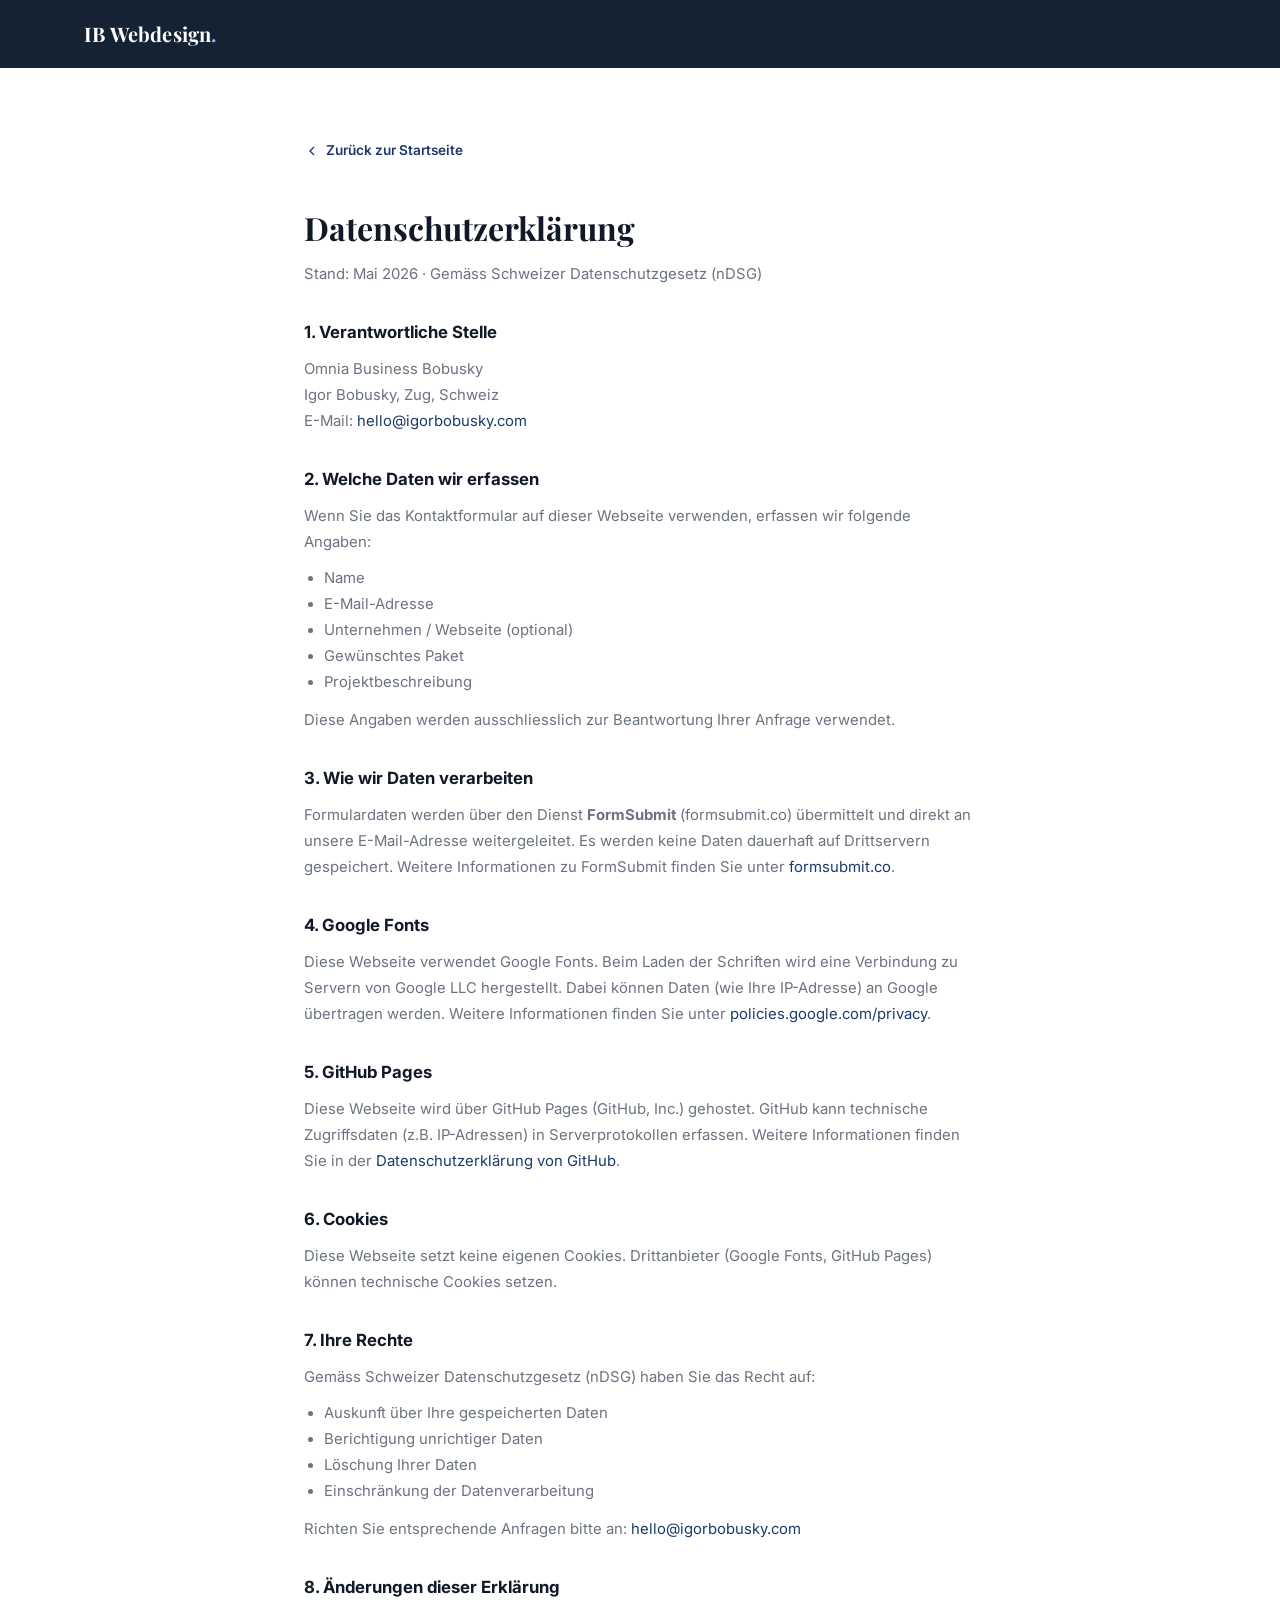
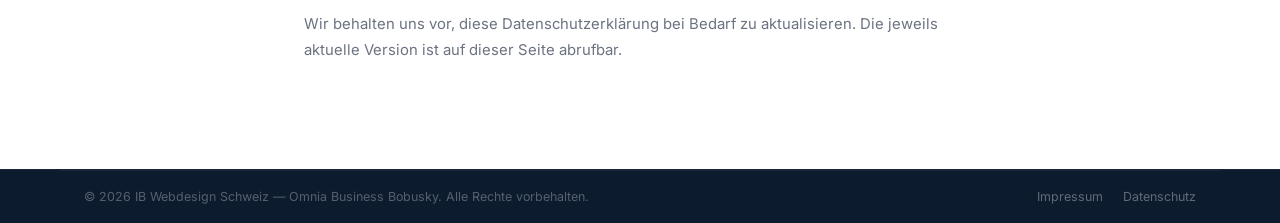
==== datenschutz.html @ 0ca1eac2 "Rebuild: IB Webdesign Schweiz — German, new positioning, pricing, countdown - New brand: IB Webdesig" ====
<!DOCTYPE html>
<html lang="de">
<head>
  <meta charset="UTF-8" />
  <meta name="viewport" content="width=device-width, initial-scale=1.0" />
  <title>Datenschutzerklärung — IB Webdesign Schweiz</title>
  <link rel="preconnect" href="https://fonts.googleapis.com" />
  <link rel="preconnect" href="https://fonts.gstatic.com" crossorigin />
  <link href="https://fonts.googleapis.com/css2?family=Inter:wght@400;500;600;700&family=Playfair+Display:wght@700&display=swap" rel="stylesheet" />
  <link rel="stylesheet" href="style.css" />
  <style>
    .legal { padding: 140px 0 96px; min-height: 100vh; }
    .legal__back { display: inline-flex; align-items: center; gap: 6px; font-size: .85rem; font-weight: 600; color: var(--primary); margin-bottom: 40px; transition: opacity var(--transition); }
    .legal__back:hover { opacity: .7; }
    .legal h1 { font-family: 'Playfair Display', serif; font-size: 2rem; font-weight: 700; margin-bottom: 8px; }
    .legal__updated { font-size: .82rem; color: var(--muted); margin-bottom: 40px; }
    .legal h2 { font-size: 1.05rem; font-weight: 700; margin: 32px 0 10px; }
    .legal p { font-size: .93rem; color: var(--muted); line-height: 1.75; margin-bottom: 10px; }
    .legal ul { font-size: .93rem; color: var(--muted); line-height: 1.75; margin: 0 0 12px 20px; }
    .legal a { color: var(--primary); }
    .legal a:hover { text-decoration: underline; }
  </style>
</head>
<body>
  <nav class="nav scrolled" id="nav">
    <div class="nav__inner">
      <a href="index.html" class="nav__logo">IB Webdesign<span class="dot">.</span></a>
    </div>
  </nav>

  <main class="legal">
    <div class="container" style="max-width: 720px;">
      <a href="index.html" class="legal__back">
        <svg width="16" height="16" viewBox="0 0 24 24" fill="none" stroke="currentColor" stroke-width="2"><polyline points="15 18 9 12 15 6"></polyline></svg>
        Zurück zur Startseite
      </a>

      <h1>Datenschutzerklärung</h1>
      <p class="legal__updated">Stand: Mai 2026 · Gemäss Schweizer Datenschutzgesetz (nDSG)</p>

      <h2>1. Verantwortliche Stelle</h2>
      <p>
        Omnia Business Bobusky<br />
        Igor Bobusky, Zug, Schweiz<br />
        E-Mail: <a href="mailto:hello@igorbobusky.com">hello@igorbobusky.com</a>
      </p>

      <h2>2. Welche Daten wir erfassen</h2>
      <p>Wenn Sie das Kontaktformular auf dieser Webseite verwenden, erfassen wir folgende Angaben:</p>
      <ul>
        <li>Name</li>
        <li>E-Mail-Adresse</li>
        <li>Unternehmen / Webseite (optional)</li>
        <li>Gewünschtes Paket</li>
        <li>Projektbeschreibung</li>
      </ul>
      <p>Diese Angaben werden ausschliesslich zur Beantwortung Ihrer Anfrage verwendet.</p>

      <h2>3. Wie wir Daten verarbeiten</h2>
      <p>
        Formulardaten werden über den Dienst <strong>FormSubmit</strong> (formsubmit.co) übermittelt und direkt an unsere E-Mail-Adresse weitergeleitet. Es werden keine Daten dauerhaft auf Drittservern gespeichert. Weitere Informationen zu FormSubmit finden Sie unter <a href="https://formsubmit.co" target="_blank" rel="noopener">formsubmit.co</a>.
      </p>

      <h2>4. Google Fonts</h2>
      <p>
        Diese Webseite verwendet Google Fonts. Beim Laden der Schriften wird eine Verbindung zu Servern von Google LLC hergestellt. Dabei können Daten (wie Ihre IP-Adresse) an Google übertragen werden. Weitere Informationen finden Sie unter <a href="https://policies.google.com/privacy" target="_blank" rel="noopener">policies.google.com/privacy</a>.
      </p>

      <h2>5. GitHub Pages</h2>
      <p>
        Diese Webseite wird über GitHub Pages (GitHub, Inc.) gehostet. GitHub kann technische Zugriffsdaten (z.B. IP-Adressen) in Serverprotokollen erfassen. Weitere Informationen finden Sie in der <a href="https://docs.github.com/en/site-policy/privacy-policies/github-privacy-statement" target="_blank" rel="noopener">Datenschutzerklärung von GitHub</a>.
      </p>

      <h2>6. Cookies</h2>
      <p>
        Diese Webseite setzt keine eigenen Cookies. Drittanbieter (Google Fonts, GitHub Pages) können technische Cookies setzen.
      </p>

      <h2>7. Ihre Rechte</h2>
      <p>Gemäss Schweizer Datenschutzgesetz (nDSG) haben Sie das Recht auf:</p>
      <ul>
        <li>Auskunft über Ihre gespeicherten Daten</li>
        <li>Berichtigung unrichtiger Daten</li>
        <li>Löschung Ihrer Daten</li>
        <li>Einschränkung der Datenverarbeitung</li>
      </ul>
      <p>Richten Sie entsprechende Anfragen bitte an: <a href="mailto:hello@igorbobusky.com">hello@igorbobusky.com</a></p>

      <h2>8. Änderungen dieser Erklärung</h2>
      <p>
        Wir behalten uns vor, diese Datenschutzerklärung bei Bedarf zu aktualisieren. Die jeweils aktuelle Version ist auf dieser Seite abrufbar.
      </p>
    </div>
  </main>

  <footer class="footer">
    <div class="footer__bottom" style="max-width: 1160px; margin: 0 auto;">
      <p>© 2026 IB Webdesign Schweiz — Omnia Business Bobusky. Alle Rechte vorbehalten.</p>
      <div class="footer__bottom-links">
        <a href="impressum.html">Impressum</a>
        <a href="datenschutz.html">Datenschutz</a>
      </div>
    </div>
  </footer>
</body>
</html>
---- style.css ----
/* ─── RESET & BASE ─────────────────────────────────────── */
*, *::before, *::after { box-sizing: border-box; margin: 0; padding: 0; }

:root {
  --primary:     #1B3A6B;
  --primary-h:   #142D55;
  --primary-lt:  #EBF0FA;
  --accent:      #2563EB;
  --bg:          #FFFFFF;
  --light:       #F5F7FA;
  --text:        #111827;
  --muted:       #6B7280;
  --border:      #E5E7EB;
  --dark:        #0D1B2E;
  --dark-mid:    #162338;
  --white:       #FFFFFF;
  --green:       #22C55E;
  --card-shadow: 0 2px 16px rgba(0,0,0,.07);
  --card-hover:  0 8px 32px rgba(0,0,0,.12);
  --radius:      12px;
  --radius-sm:   8px;
  --transition:  0.25s cubic-bezier(.4,0,.2,1);
}

html { scroll-behavior: smooth; font-size: 16px; }

body {
  font-family: 'Inter', -apple-system, BlinkMacSystemFont, sans-serif;
  background: var(--bg);
  color: var(--text);
  line-height: 1.6;
  overflow-x: hidden;
}

a { text-decoration: none; color: inherit; }
img { display: block; max-width: 100%; }
button { border: none; cursor: pointer; font-family: inherit; }
input, textarea, select { font-family: inherit; }

.container { width: 100%; max-width: 1160px; margin: 0 auto; padding: 0 24px; }
.section { padding: 96px 0; }
.section--light { background: var(--light); }
.section--dark { background: var(--dark); }

.reveal {
  opacity: 0;
  transform: translateY(24px);
  transition: opacity .6s ease, transform .6s ease;
}
.reveal.visible { opacity: 1; transform: none; }

/* ─── TYPOGRAPHY HELPERS ─── */
.section-header { text-align: center; max-width: 640px; margin: 0 auto 64px; }
.section-eyebrow {
  display: inline-block;
  font-size: .72rem;
  font-weight: 700;
  letter-spacing: .15em;
  text-transform: uppercase;
  color: var(--accent);
  margin-bottom: 12px;
}
.section-eyebrow--light { color: #93B4E8; }
.section-title {
  font-family: 'Playfair Display', serif;
  font-size: clamp(1.9rem, 4vw, 2.6rem);
  font-weight: 700;
  line-height: 1.22;
  color: var(--text);
  margin-bottom: 14px;
}
.section-title--light { color: var(--white); }
.section-title em { font-style: italic; color: var(--accent); }
.section-title--light em { color: #93B4E8; }
.section-sub { color: var(--muted); font-size: 1rem; line-height: 1.7; }

/* ─── BUTTONS ─── */
.btn {
  display: inline-flex;
  align-items: center;
  gap: 8px;
  padding: 13px 26px;
  border-radius: 50px;
  font-size: .92rem;
  font-weight: 600;
  transition: all var(--transition);
  white-space: nowrap;
  cursor: pointer;
  border: 2px solid transparent;
}
.btn--primary { background: var(--primary); color: var(--white); }
.btn--primary:hover { background: var(--primary-h); transform: translateY(-2px); box-shadow: 0 6px 20px rgba(27,58,107,.3); }
.btn--outline { background: transparent; color: var(--primary); border-color: var(--primary); }
.btn--outline:hover { background: var(--primary); color: var(--white); transform: translateY(-2px); }
.btn--lg { padding: 16px 32px; font-size: 1rem; }
.btn--full { width: 100%; justify-content: center; }

/* ─── TOPBAR ─── */
.topbar {
  background: var(--primary);
  color: var(--white);
  display: flex;
  align-items: center;
  justify-content: center;
  gap: 16px;
  padding: 9px 24px;
  font-size: .8rem;
  font-weight: 500;
  flex-wrap: wrap;
  position: relative;
  z-index: 101;
}
.topbar__text { display: flex; align-items: center; gap: 7px; opacity: .92; }
.topbar__cta {
  background: var(--white);
  color: var(--primary);
  padding: 4px 14px;
  border-radius: 50px;
  font-size: .77rem;
  font-weight: 700;
  white-space: nowrap;
  transition: opacity var(--transition);
}
.topbar__cta:hover { opacity: .85; }

/* ─── NAV ─── */
.nav {
  position: fixed;
  top: 0; left: 0; right: 0;
  z-index: 100;
  transition: background var(--transition), box-shadow var(--transition);
  padding: 4px 0;
}
.nav.scrolled {
  background: rgba(13,27,46,.97);
  backdrop-filter: blur(12px);
  box-shadow: 0 1px 0 rgba(255,255,255,.06);
}
.nav__inner {
  display: flex;
  align-items: center;
  justify-content: space-between;
  max-width: 1160px;
  margin: 0 auto;
  padding: 14px 24px;
}
.nav__logo {
  font-family: 'Playfair Display', serif;
  font-size: 1.25rem;
  font-weight: 700;
  color: var(--white);
  letter-spacing: .01em;
  white-space: nowrap;
}
.dot { color: #93B4E8; }
.nav__links { display: flex; align-items: center; gap: 28px; list-style: none; }
.nav__links a { font-size: .88rem; font-weight: 500; color: rgba(255,255,255,.7); transition: color var(--transition); }
.nav__links a:hover { color: var(--white); }
.nav__cta {
  background: var(--white) !important;
  color: var(--primary) !important;
  padding: 9px 18px !important;
  border-radius: 50px;
  font-weight: 700 !important;
  font-size: .84rem !important;
  transition: all var(--transition) !important;
}
.nav__cta:hover { background: #EBF0FA !important; transform: translateY(-1px); }
.nav__burger { display: none; flex-direction: column; gap: 5px; background: none; padding: 4px; }
.nav__burger span { display: block; width: 22px; height: 2px; background: var(--white); border-radius: 2px; transition: all var(--transition); }
.nav__mobile { display: none; flex-direction: column; background: var(--dark-mid); padding: 16px 24px 24px; border-top: 1px solid rgba(255,255,255,.06); }
.nav__mobile.open { display: flex; }
.nav__mobile-link { padding: 12px 0; color: rgba(255,255,255,.7); font-size: .95rem; font-weight: 500; border-bottom: 1px solid rgba(255,255,255,.05); transition: color var(--transition); }
.nav__mobile-link:hover { color: var(--white); }
.nav__mobile-cta { margin-top: 14px; text-align: center; background: var(--white); color: var(--primary) !important; border-radius: 50px; padding: 13px; font-weight: 700; border: none; }

/* ─── HERO ─── */
.hero {
  background: var(--dark);
  padding: 140px 0 80px;
  position: relative;
  overflow: hidden;
}
.hero::before {
  content: '';
  position: absolute;
  inset: 0;
  background-image: linear-gradient(rgba(37,99,235,.04) 1px, transparent 1px),
                    linear-gradient(90deg, rgba(37,99,235,.04) 1px, transparent 1px);
  background-size: 56px 56px;
  pointer-events: none;
}
.hero::after {
  content: '';
  position: absolute;
  width: 600px;
  height: 600px;
  background: radial-gradient(circle, rgba(37,99,235,.18) 0%, transparent 70%);
  top: -80px;
  right: -80px;
  border-radius: 50%;
  pointer-events: none;
}
.hero__inner {
  display: grid;
  grid-template-columns: 1fr 420px;
  gap: 64px;
  align-items: center;
  position: relative;
  z-index: 2;
}
.hero__eyebrow {
  display: inline-block;
  font-size: .72rem;
  font-weight: 700;
  letter-spacing: .15em;
  text-transform: uppercase;
  color: #93B4E8;
  margin-bottom: 18px;
}
.hero__title {
  font-family: 'Playfair Display', serif;
  font-size: clamp(2.2rem, 5vw, 3.6rem);
  font-weight: 700;
  color: var(--white);
  line-height: 1.18;
  margin-bottom: 20px;
}
.hero__title em {
  font-style: italic;
  background: linear-gradient(135deg, #60A5FA 0%, #93C5FD 100%);
  -webkit-background-clip: text;
  -webkit-text-fill-color: transparent;
  background-clip: text;
}
.hero__sub {
  font-size: 1.05rem;
  color: rgba(255,255,255,.65);
  margin-bottom: 16px;
  line-height: 1.7;
}
.hero__support {
  font-size: .92rem;
  color: rgba(255,255,255,.45);
  margin-bottom: 24px;
  line-height: 1.75;
}
.hero__offer-line {
  display: flex;
  align-items: center;
  gap: 8px;
  font-size: .84rem;
  font-weight: 600;
  color: #93B4E8;
  margin-bottom: 32px;
  padding: 10px 14px;
  background: rgba(37,99,235,.12);
  border: 1px solid rgba(37,99,235,.25);
  border-radius: var(--radius-sm);
}
.hero__offer-line svg { color: #60A5FA; flex-shrink: 0; }
.hero__actions { display: flex; gap: 14px; flex-wrap: wrap; margin-bottom: 36px; }
.hero__trust { display: flex; gap: 20px; flex-wrap: wrap; }
.trust-item { display: flex; align-items: center; gap: 6px; font-size: .82rem; color: rgba(255,255,255,.45); }
.trust-item svg { color: #60A5FA; flex-shrink: 0; }

/* Hero visual */
.hero__visual { position: relative; }
.hero__browser {
  background: var(--white);
  border-radius: var(--radius);
  overflow: hidden;
  box-shadow: 0 24px 64px rgba(0,0,0,.4);
  position: relative;
  z-index: 2;
}
.browser__bar {
  display: flex;
  align-items: center;
  gap: 8px;
  padding: 10px 14px;
  background: #F0F0F0;
}
.browser__dots { display: flex; gap: 5px; }
.browser__dots span { width: 9px; height: 9px; border-radius: 50%; }
.browser__dots span:nth-child(1) { background: #FF5F57; }
.browser__dots span:nth-child(2) { background: #FFBD2E; }
.browser__dots span:nth-child(3) { background: #28CA41; }
.browser__url { flex: 1; background: #E0E0E0; border-radius: 4px; height: 18px; margin: 0 8px; font-size: .65rem; color: #666; display: flex; align-items: center; padding: 0 8px; }
.browser__body { background: var(--bg); }
.bb__nav { height: 36px; background: var(--primary); }
.bb__hero { height: 100px; background: linear-gradient(135deg, #1B3A6B, #2563EB); margin-bottom: 12px; }
.bb__content { padding: 12px 16px 20px; }
.bb__line { height: 8px; background: #E5E7EB; border-radius: 4px; margin-bottom: 8px; }
.bb__line--short { width: 55%; }
.bb__btn { height: 28px; width: 100px; background: var(--primary); border-radius: 50px; margin-top: 12px; }
.hero__card {
  position: absolute;
  background: var(--white);
  border-radius: var(--radius-sm);
  padding: 10px 16px;
  font-size: .78rem;
  font-weight: 600;
  color: var(--text);
  box-shadow: var(--card-shadow);
  display: flex;
  align-items: center;
  gap: 8px;
  z-index: 3;
  white-space: nowrap;
}
.hero__card--1 { top: -16px; left: -20px; }
.hero__card--2 { bottom: -16px; right: -20px; color: var(--primary); }
.hero__card--2 svg { color: var(--accent); }
.hc__dot { width: 8px; height: 8px; border-radius: 50%; }
.hc__dot--green { background: var(--green); }

/* ─── LIMITED OFFER / COUNTDOWN ─── */
.offer { background: var(--primary); }
.offer__inner {
  text-align: center;
  padding: 64px 0;
}
.offer__badge {
  display: inline-flex;
  align-items: center;
  gap: 6px;
  font-size: .72rem;
  font-weight: 700;
  letter-spacing: .15em;
  text-transform: uppercase;
  color: #93B4E8;
  border: 1px solid rgba(147,180,232,.35);
  border-radius: 50px;
  padding: 6px 14px;
  margin-bottom: 20px;
}
.offer__title {
  font-family: 'Playfair Display', serif;
  font-size: clamp(1.7rem, 3.5vw, 2.4rem);
  font-weight: 700;
  color: var(--white);
  margin-bottom: 12px;
  line-height: 1.25;
}
.offer__sub { color: rgba(255,255,255,.55); font-size: .95rem; margin-bottom: 32px; }
.offer__prices {
  display: flex;
  align-items: center;
  justify-content: center;
  gap: 24px;
  flex-wrap: wrap;
  margin-bottom: 40px;
}
.offer__price-item { text-align: center; }
.offer__price-label { display: block; font-size: .78rem; font-weight: 600; color: rgba(255,255,255,.55); text-transform: uppercase; letter-spacing: .08em; margin-bottom: 4px; }
.offer__price-val { font-family: 'Playfair Display', serif; font-size: 2rem; font-weight: 700; color: var(--white); }
.offer__price-divider { font-size: 1.5rem; color: rgba(255,255,255,.2); }

/* Countdown */
.countdown {
  display: flex;
  align-items: center;
  justify-content: center;
  gap: 12px;
  margin-bottom: 32px;
  flex-wrap: wrap;
}
.countdown__unit {
  background: rgba(255,255,255,.08);
  border: 1px solid rgba(255,255,255,.12);
  border-radius: var(--radius-sm);
  padding: 16px 20px;
  text-align: center;
  min-width: 80px;
}
.countdown__num {
  display: block;
  font-family: 'Playfair Display', serif;
  font-size: 2.2rem;
  font-weight: 700;
  color: var(--white);
  line-height: 1;
  margin-bottom: 4px;
}
.countdown__label { font-size: .68rem; font-weight: 600; letter-spacing: .1em; text-transform: uppercase; color: rgba(255,255,255,.45); }
.countdown__sep { font-size: 2rem; font-weight: 700; color: rgba(255,255,255,.3); line-height: 1; align-self: center; padding-bottom: 18px; }

.offer__urgency { color: rgba(255,255,255,.6); font-size: .9rem; margin-bottom: 28px; max-width: 480px; margin-left: auto; margin-right: auto; line-height: 1.65; }
.offer .btn--primary { background: var(--white); color: var(--primary); }
.offer .btn--primary:hover { background: #EBF0FA; }

/* ─── PROBLEM ─── */
.problem__inner { display: grid; grid-template-columns: 1fr 1fr; gap: 64px; align-items: flex-start; }
.problem__lead { font-size: 1.1rem; font-weight: 500; line-height: 1.7; margin-bottom: 16px; }
.problem__body { color: var(--muted); line-height: 1.75; }
.problem__list { display: flex; flex-direction: column; gap: 20px; }
.problem__item { display: flex; gap: 16px; align-items: flex-start; }
.problem__icon {
  width: 44px; height: 44px;
  flex-shrink: 0;
  background: var(--primary-lt);
  border-radius: var(--radius-sm);
  display: flex;
  align-items: center;
  justify-content: center;
  color: var(--primary);
}
.problem__item strong { display: block; font-size: .95rem; font-weight: 700; margin-bottom: 4px; }
.problem__item p { font-size: .88rem; color: var(--muted); line-height: 1.6; margin: 0; }

/* ─── FOR WHOM ─── */
.forwhom__grid {
  display: grid;
  grid-template-columns: repeat(5, 1fr);
  gap: 14px;
}
.fw-card {
  background: var(--bg);
  border: 1px solid var(--border);
  border-radius: var(--radius);
  padding: 20px 14px;
  text-align: center;
  transition: all var(--transition);
}
.fw-card:hover { border-color: var(--primary); background: var(--primary-lt); transform: translateY(-3px); box-shadow: var(--card-shadow); }
.fw-card__icon { display: flex; justify-content: center; margin-bottom: 10px; color: var(--primary); }
.fw-card span { font-size: .82rem; font-weight: 600; color: var(--text); }

/* ─── PACKAGES ─── */
.pakete__grid { display: grid; grid-template-columns: repeat(3, 1fr); gap: 24px; margin-bottom: 40px; }
.paket-card {
  background: var(--bg);
  border: 1.5px solid var(--border);
  border-radius: var(--radius);
  overflow: hidden;
  transition: all var(--transition);
  position: relative;
}
.paket-card:hover { box-shadow: var(--card-hover); transform: translateY(-4px); border-color: var(--primary); }
.paket-card--featured {
  border-color: var(--primary);
  box-shadow: 0 0 0 2px rgba(27,58,107,.1), var(--card-shadow);
}
.paket-card__badge {
  position: absolute;
  top: 20px;
  right: 20px;
  background: var(--primary);
  color: var(--white);
  font-size: .68rem;
  font-weight: 700;
  letter-spacing: .08em;
  text-transform: uppercase;
  padding: 4px 10px;
  border-radius: 50px;
}
.paket-card__header {
  background: var(--light);
  padding: 28px 28px 20px;
  border-bottom: 1px solid var(--border);
}
.paket-card--featured .paket-card__header { background: var(--primary-lt); border-bottom-color: rgba(27,58,107,.15); }
.paket-card__name { font-size: .8rem; font-weight: 700; letter-spacing: .1em; text-transform: uppercase; color: var(--accent); margin-bottom: 10px; }
.paket-card__price { display: flex; align-items: baseline; gap: 4px; margin-bottom: 8px; }
.paket-card__chf { font-size: .9rem; font-weight: 600; color: var(--muted); }
.paket-card__num { font-family: 'Playfair Display', serif; font-size: 2.6rem; font-weight: 700; color: var(--primary); line-height: 1; }
.paket-card__price--req { align-items: center; margin-bottom: 8px; }
.paket-card__num--sm { font-family: 'Inter', sans-serif; font-size: 1.25rem; font-weight: 700; color: var(--primary); }
.paket-card__for { font-size: .83rem; color: var(--muted); line-height: 1.5; }
.paket-card__body { padding: 24px 28px 28px; }
.paket-card__desc { font-size: .88rem; color: var(--muted); line-height: 1.65; margin-bottom: 20px; }
.paket-card__list { list-style: none; display: flex; flex-direction: column; gap: 9px; margin-bottom: 24px; }
.paket-card__list li { display: flex; align-items: flex-start; gap: 9px; font-size: .86rem; color: var(--text); }
.paket-card__list li svg { color: var(--green); flex-shrink: 0; margin-top: 2px; }

/* Packages offer callout */
.pakete__offer {
  background: var(--primary-lt);
  border: 1.5px solid rgba(27,58,107,.2);
  border-radius: var(--radius);
  padding: 24px 32px;
  display: flex;
  align-items: center;
  gap: 24px;
  flex-wrap: wrap;
}
.pakete__offer-text {
  flex: 1;
  font-size: .9rem;
  color: var(--text);
  line-height: 1.65;
  display: flex;
  gap: 10px;
  align-items: flex-start;
}
.pakete__offer-text svg { color: var(--accent); flex-shrink: 0; margin-top: 3px; }

/* ─── PORTFOLIO ─── */
.work__grid { display: grid; grid-template-columns: repeat(2, 1fr); gap: 28px; }
.work-card {
  background: var(--bg);
  border-radius: var(--radius);
  overflow: hidden;
  box-shadow: var(--card-shadow);
  transition: all var(--transition);
  border: 1px solid var(--border);
}
.work-card:hover { box-shadow: var(--card-hover); transform: translateY(-5px); }
.work-card__preview { position: relative; height: 260px; overflow: hidden; }
.work-card__overlay { position: absolute; inset: 0; background: rgba(11,15,25,.55); display: flex; align-items: center; justify-content: center; opacity: 0; transition: opacity var(--transition); z-index: 3; }
.work-card:hover .work-card__overlay { opacity: 1; }
.work-card__visit {
  display: inline-flex;
  align-items: center;
  gap: 7px;
  background: var(--white);
  color: var(--primary);
  font-weight: 700;
  font-size: .88rem;
  padding: 10px 22px;
  border-radius: 50px;
}
.work-card__mockup { position: absolute; inset: 0; display: flex; flex-direction: column; z-index: 1; }
.mockup-bar { display: flex; align-items: center; gap: 6px; padding: 9px 12px; background: #E8E8E8; flex-shrink: 0; }
.mockup-bar span { width: 9px; height: 9px; border-radius: 50%; background: #ccc; }
.mockup-bar span:nth-child(1) { background: #FF5F57; }
.mockup-bar span:nth-child(2) { background: #FFBD2E; }
.mockup-bar span:nth-child(3) { background: #28CA41; }
.mockup-content { flex: 1; display: flex; flex-direction: column; }
.mockup-hero { flex: 0 0 130px; display: flex; flex-direction: column; align-items: center; justify-content: center; gap: 8px; }
.mockup-logo { font-family: 'Playfair Display', serif; font-size: .85rem; font-weight: 700; color: #fff; letter-spacing: .1em; text-transform: uppercase; }
.mockup-tagline { font-size: .62rem; color: rgba(255,255,255,.55); letter-spacing: .08em; text-transform: uppercase; }
.mockup-body { flex: 1; padding: 14px; background: #fff; }
.mockup-line { height: 7px; background: #E5E7EB; border-radius: 4px; margin-bottom: 7px; }
.mockup-line--short { width: 60%; }
.mockup-cards { display: flex; gap: 7px; margin-top: 12px; }
.mockup-card-sm { flex: 1; height: 40px; background: #F3F4F6; border-radius: 5px; }
.work-card__info { padding: 24px; }
.work-card__tags { display: flex; gap: 7px; flex-wrap: wrap; margin-bottom: 10px; }
.work-card__tags span { font-size: .68rem; font-weight: 700; letter-spacing: .05em; text-transform: uppercase; color: var(--accent); background: var(--primary-lt); padding: 3px 9px; border-radius: 50px; }
.work-card__info h3 { font-size: 1.1rem; font-weight: 700; margin-bottom: 8px; }
.work-card__info p { font-size: .88rem; color: var(--muted); margin-bottom: 14px; line-height: 1.65; }
.work-card__link { display: inline-flex; align-items: center; gap: 5px; font-size: .82rem; font-weight: 600; color: var(--primary); transition: gap var(--transition); }
.work-card__link:hover { gap: 9px; }

/* ─── PROCESS ─── */
.process__steps { display: flex; flex-direction: column; max-width: 680px; margin: 0 auto; }
.process__step { display: grid; grid-template-columns: 72px 1fr; gap: 20px; align-items: flex-start; padding: 24px 0; }
.process__connector { width: 2px; height: 28px; margin-left: 35px; background: repeating-linear-gradient(180deg, var(--primary) 0, var(--primary) 5px, transparent 5px, transparent 10px); opacity: .3; }
.process__number { font-family: 'Playfair Display', serif; font-size: 1.8rem; font-weight: 700; color: var(--primary); opacity: .4; text-align: center; width: 72px; line-height: 1; }
.process__content h3 { font-size: 1rem; font-weight: 700; margin-bottom: 6px; color: var(--text); }
.process__content p { font-size: .88rem; color: var(--muted); line-height: 1.7; }

/* ─── MONTHLY CARE ─── */
.care__inner { display: grid; grid-template-columns: 1fr 1fr; gap: 32px; align-items: flex-start; }
.care__card, .care__extra {
  background: var(--bg);
  border: 1.5px solid var(--border);
  border-radius: var(--radius);
  padding: 32px;
}
.care__card { border-color: var(--primary); }
.care__card-header { display: flex; align-items: flex-start; justify-content: space-between; gap: 16px; margin-bottom: 16px; }
.care__card h3, .care__extra h3 { font-size: 1.05rem; font-weight: 700; }
.care__price { font-size: .88rem; font-weight: 600; color: var(--muted); white-space: nowrap; }
.care__price strong { font-family: 'Playfair Display', serif; font-size: 1.6rem; color: var(--primary); }
.care__price span { font-size: .82rem; }
.care__card > p { font-size: .9rem; color: var(--muted); margin-bottom: 20px; }
.care__list { list-style: none; display: flex; flex-direction: column; gap: 9px; margin-bottom: 20px; }
.care__list li { display: flex; align-items: center; gap: 9px; font-size: .87rem; color: var(--text); }
.care__list li svg { color: var(--green); flex-shrink: 0; }
.care__note { font-size: .8rem; color: var(--muted); background: var(--light); border-radius: var(--radius-sm); padding: 12px; line-height: 1.6; }
.care__rates { display: flex; flex-direction: column; gap: 12px; margin: 20px 0 16px; }
.care__rate { display: flex; justify-content: space-between; align-items: center; padding: 12px 16px; background: var(--light); border-radius: var(--radius-sm); }
.care__rate-label { font-size: .88rem; font-weight: 500; }
.care__rate-val { font-size: 1.05rem; font-weight: 700; color: var(--primary); }
.care__rate-val small { font-size: .75rem; font-weight: 500; color: var(--muted); }
.care__rate-note { font-size: .82rem; color: var(--muted); line-height: 1.6; margin-bottom: 24px; }
.care__extra h3 { margin-bottom: 4px; }

/* ─── WHY ME ─── */
.why__inner { display: grid; grid-template-columns: 1fr 360px; gap: 72px; align-items: center; }
.why__lead { font-size: 1.08rem; font-weight: 500; color: rgba(255,255,255,.85); line-height: 1.75; margin-bottom: 16px; }
.why__body { font-size: .92rem; color: rgba(255,255,255,.5); line-height: 1.75; margin-bottom: 28px; }
.why__points { display: grid; grid-template-columns: 1fr 1fr; gap: 10px; margin-bottom: 28px; }
.why__point { display: flex; align-items: center; gap: 9px; font-size: .87rem; color: rgba(255,255,255,.75); }
.why__point svg { color: #60A5FA; flex-shrink: 0; }
.why__linkedin { display: inline-flex; align-items: center; gap: 8px; font-size: .88rem; font-weight: 600; color: #93B4E8; transition: opacity var(--transition); }
.why__linkedin:hover { opacity: .75; }
.why__photo { position: relative; display: flex; justify-content: center; }
.why__photo-wrap {
  width: 300px;
  height: 360px;
  border-radius: 20px;
  overflow: hidden;
  border: 2px solid rgba(255,255,255,.08);
  background: linear-gradient(135deg, var(--dark-mid), var(--primary));
  display: flex;
  align-items: center;
  justify-content: center;
}
.why__photo-wrap img { width: 100%; height: 100%; object-fit: cover; }
.why__initials {
  font-family: 'Playfair Display', serif;
  font-size: 5rem;
  font-weight: 700;
  color: rgba(255,255,255,.25);
  display: flex;
  align-items: center;
  justify-content: center;
}
.why__photo-badge {
  position: absolute;
  bottom: -14px;
  right: -14px;
  background: var(--white);
  border-radius: var(--radius-sm);
  padding: 10px 16px;
  display: flex;
  align-items: center;
  gap: 8px;
  box-shadow: var(--card-shadow);
  font-size: .83rem;
  font-weight: 700;
  color: var(--text);
  white-space: nowrap;
}
.why__photo-badge svg { color: var(--accent); }

/* ─── CTA SECTION ─── */
.cta-section {
  background: linear-gradient(135deg, var(--dark) 0%, var(--primary) 100%);
  padding: 96px 0;
  text-align: center;
}
.cta-section__inner { max-width: 580px; margin: 0 auto; }
.cta-section__badge {
  display: inline-flex;
  align-items: center;
  gap: 6px;
  font-size: .72rem;
  font-weight: 700;
  letter-spacing: .12em;
  text-transform: uppercase;
  color: #93B4E8;
  border: 1px solid rgba(147,180,232,.35);
  border-radius: 50px;
  padding: 6px 14px;
  margin-bottom: 22px;
}
.cta-section h2 {
  font-family: 'Playfair Display', serif;
  font-size: clamp(1.8rem, 3.5vw, 2.6rem);
  font-weight: 700;
  color: var(--white);
  line-height: 1.25;
  margin-bottom: 14px;
}
.cta-section h2 em { font-style: italic; color: #93B4E8; }
.cta-section p { color: rgba(255,255,255,.55); font-size: .96rem; margin-bottom: 32px; line-height: 1.7; }
.cta-section .btn--primary { background: var(--white); color: var(--primary); }
.cta-section .btn--primary:hover { background: #EBF0FA; }

/* ─── CONTACT ─── */
.contact__inner { display: grid; grid-template-columns: 400px 1fr; gap: 72px; align-items: flex-start; }
.contact__info > p { color: var(--muted); margin-bottom: 32px; font-size: .94rem; line-height: 1.7; }
.contact__details { display: flex; flex-direction: column; gap: 12px; margin-bottom: 28px; }
.contact__detail {
  display: flex;
  align-items: center;
  gap: 14px;
  padding: 13px 16px;
  background: var(--light);
  border: 1.5px solid var(--border);
  border-radius: var(--radius-sm);
  transition: all var(--transition);
}
.contact__detail:hover { border-color: var(--primary); background: var(--primary-lt); }
.contact__detail-icon {
  width: 38px; height: 38px;
  background: var(--bg);
  border-radius: var(--radius-sm);
  display: flex;
  align-items: center;
  justify-content: center;
  box-shadow: var(--card-shadow);
  color: var(--primary);
  flex-shrink: 0;
}
.contact__detail-label { display: block; font-size: .68rem; font-weight: 700; letter-spacing: .08em; text-transform: uppercase; color: var(--muted); margin-bottom: 1px; }
.contact__detail-value { display: block; font-size: .88rem; font-weight: 600; color: var(--text); }
.contact__promise { display: flex; align-items: center; gap: 8px; font-size: .84rem; font-weight: 600; color: var(--muted); }
.contact__promise svg { color: var(--green); }
.contact__form { background: var(--bg); border: 1.5px solid var(--border); border-radius: var(--radius); padding: 36px; box-shadow: var(--card-shadow); }
.form-row { display: grid; grid-template-columns: 1fr 1fr; gap: 14px; }
.form-group { display: flex; flex-direction: column; gap: 5px; margin-bottom: 18px; }
.form-group label { font-size: .8rem; font-weight: 600; color: var(--text); }
.form-group input, .form-group select, .form-group textarea {
  width: 100%;
  padding: 11px 14px;
  border: 1.5px solid var(--border);
  border-radius: var(--radius-sm);
  font-size: .9rem;
  color: var(--text);
  background: var(--bg);
  transition: border-color var(--transition), box-shadow var(--transition);
  outline: none;
  appearance: none;
}
.form-group input::placeholder, .form-group textarea::placeholder { color: #9CA3AF; }
.form-group input:focus, .form-group select:focus, .form-group textarea:focus { border-color: var(--primary); box-shadow: 0 0 0 3px rgba(27,58,107,.1); }
.form-group input.error, .form-group select.error, .form-group textarea.error { border-color: #EF4444; }
.form-group textarea { resize: vertical; min-height: 120px; }
.form-group select {
  background-image: url("data:image/svg+xml,%3Csvg xmlns='http://www.w3.org/2000/svg' width='12' height='8' viewBox='0 0 12 8'%3E%3Cpath d='M1 1l5 5 5-5' stroke='%236B7280' stroke-width='1.5' fill='none' stroke-linecap='round'/%3E%3C/svg%3E");
  background-repeat: no-repeat;
  background-position: right 14px center;
  padding-right: 40px;
}
.form-error { font-size: .75rem; color: #EF4444; font-weight: 500; display: none; }
.form-group.has-error .form-error { display: block; }
.form-group--check { flex-direction: row; align-items: center; margin-bottom: 20px; }
.check-label { display: flex; align-items: center; gap: 10px; cursor: pointer; font-size: .86rem; color: var(--text); user-select: none; }
.check-label input[type="checkbox"] { display: none; }
.check-box { width: 18px; height: 18px; border: 2px solid var(--border); border-radius: 4px; flex-shrink: 0; display: flex; align-items: center; justify-content: center; transition: all var(--transition); background: var(--bg); }
.check-label input:checked + .check-box { background: var(--primary); border-color: var(--primary); }
.check-label input:checked + .check-box::after { content: ''; width: 9px; height: 5px; border-left: 2px solid var(--white); border-bottom: 2px solid var(--white); transform: rotate(-45deg) translateY(-1px); display: block; }
.form-success { display: flex; align-items: center; gap: 12px; background: #F0FDF4; border: 1px solid #BBF7D0; border-radius: var(--radius-sm); padding: 14px; font-size: .9rem; color: #15803D; margin-top: 14px; }
.form-success svg { flex-shrink: 0; }

/* ─── FOOTER ─── */
.footer { background: var(--dark); border-top: 1px solid rgba(255,255,255,.05); }
.footer__inner { display: grid; grid-template-columns: 1fr 2fr; gap: 56px; padding: 56px 0 40px; }
.footer__brand .nav__logo { display: inline-block; margin-bottom: 14px; }
.footer__brand p { font-size: .85rem; color: rgba(255,255,255,.38); line-height: 1.7; }
.footer__domain { font-size: .78rem; color: #93B4E8; margin-top: 8px; }
.footer__links { display: grid; grid-template-columns: repeat(3, 1fr); gap: 28px; }
.footer__col h4 { font-size: .7rem; font-weight: 700; letter-spacing: .12em; text-transform: uppercase; color: rgba(255,255,255,.3); margin-bottom: 14px; }
.footer__col a { display: block; font-size: .84rem; color: rgba(255,255,255,.45); margin-bottom: 9px; transition: color var(--transition); }
.footer__col a:hover { color: var(--white); }
.footer__company { border-top: 1px solid rgba(255,255,255,.06); padding: 14px 0; }
.footer__company p { font-size: .78rem; color: rgba(255,255,255,.3); text-align: center; }
.footer__bottom {
  border-top: 1px solid rgba(255,255,255,.05);
  padding: 16px 24px;
  display: flex;
  justify-content: space-between;
  align-items: center;
  max-width: 1160px;
  margin: 0 auto;
}
.footer__bottom p { font-size: .78rem; color: rgba(255,255,255,.3); }
.footer__bottom-links { display: flex; gap: 20px; }
.footer__bottom-links a { font-size: .78rem; color: rgba(255,255,255,.35); transition: color var(--transition); }
.footer__bottom-links a:hover { color: var(--white); }

/* ─── FLOATING CTA ─── */
.float-cta {
  position: fixed;
  bottom: 28px;
  right: 24px;
  z-index: 99;
  display: flex;
  align-items: center;
  gap: 8px;
  background: var(--primary);
  color: var(--white);
  font-size: .86rem;
  font-weight: 600;
  padding: 12px 20px;
  border-radius: 50px;
  box-shadow: 0 6px 24px rgba(27,58,107,.4);
  transition: all var(--transition);
  opacity: 0;
  transform: translateY(12px);
  pointer-events: none;
}
.float-cta.visible { opacity: 1; transform: none; pointer-events: auto; }
.float-cta:hover { background: var(--primary-h); box-shadow: 0 10px 32px rgba(27,58,107,.5); transform: translateY(-2px); }

/* ─── RESPONSIVE ─── */
@media (max-width: 1024px) {
  .hero__inner { grid-template-columns: 1fr; gap: 48px; }
  .hero__visual { display: none; }
  .problem__inner { grid-template-columns: 1fr; gap: 40px; }
  .forwhom__grid { grid-template-columns: repeat(3, 1fr); }
  .pakete__grid { grid-template-columns: 1fr; max-width: 500px; margin-left: auto; margin-right: auto; }
  .why__inner { grid-template-columns: 1fr; gap: 48px; }
  .why__photo { display: none; }
  .contact__inner { grid-template-columns: 1fr; gap: 48px; }
  .footer__inner { grid-template-columns: 1fr; gap: 36px; }
  .care__inner { grid-template-columns: 1fr; }
}
@media (max-width: 768px) {
  .section { padding: 68px 0; }
  .nav__links { display: none; }
  .nav__burger { display: flex; }
  .forwhom__grid { grid-template-columns: repeat(2, 1fr); }
  .why__points { grid-template-columns: 1fr; }
  .work__grid { grid-template-columns: 1fr; }
  .form-row { grid-template-columns: 1fr; }
  .contact__form { padding: 24px 18px; }
  .footer__links { grid-template-columns: repeat(2, 1fr); }
  .footer__bottom { flex-direction: column; gap: 10px; text-align: center; }
  .process__step { grid-template-columns: 56px 1fr; }
  .process__number { width: 56px; font-size: 1.4rem; }
  .process__connector { margin-left: 27px; }
  .pakete__offer { flex-direction: column; align-items: flex-start; gap: 16px; }
  .countdown__num { font-size: 1.7rem; }
  .countdown__unit { min-width: 64px; padding: 12px 14px; }
  .hero { padding: 120px 0 64px; }
}
@media (max-width: 480px) {
  .hero__actions { flex-direction: column; align-items: flex-start; }
  .forwhom__grid { grid-template-columns: 1fr 1fr; }
  .footer__links { grid-template-columns: 1fr; }
  .float-cta { bottom: 18px; right: 14px; padding: 10px 16px; font-size: .8rem; }
  .topbar { font-size: .72rem; }
  .countdown { gap: 8px; }
}
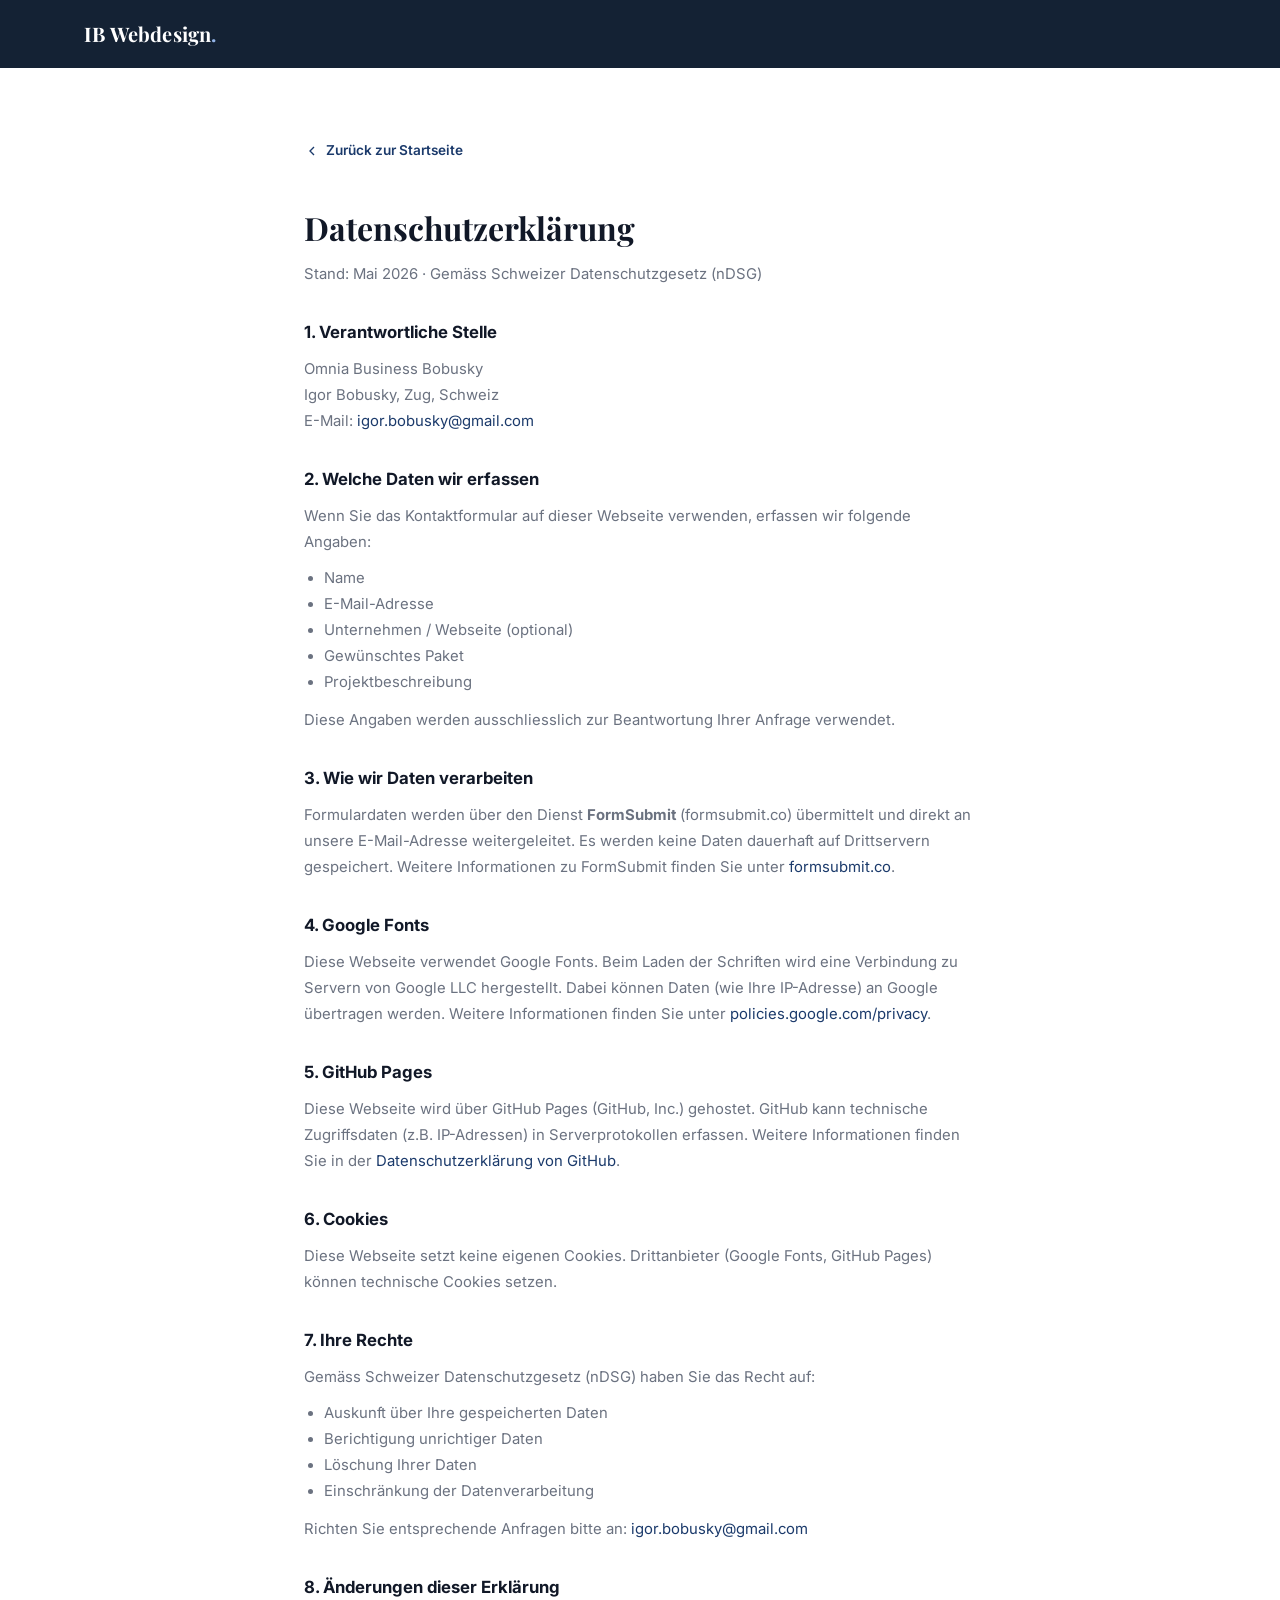
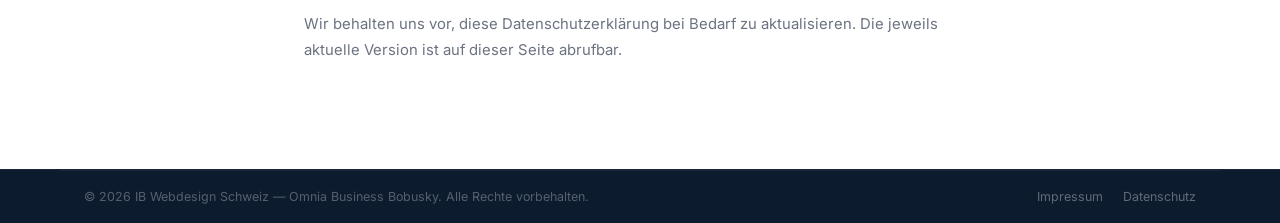
==== commit c8f05de4: "Update contact email to igor.bobusky@gmail.com https://claude.ai/code/session_016XEApBZvqSD2LFtWSmsa" ====
--- a/datenschutz.html
+++ b/datenschutz.html
@@ -42,7 +42,7 @@
       <p>
         Omnia Business Bobusky<br />
         Igor Bobusky, Zug, Schweiz<br />
-        E-Mail: <a href="mailto:hello@igorbobusky.com">hello@igorbobusky.com</a>
+        E-Mail: <a href="mailto:igor.bobusky@gmail.com">igor.bobusky@gmail.com</a>
       </p>
 
       <h2>2. Welche Daten wir erfassen</h2>
@@ -84,7 +84,7 @@
         <li>Löschung Ihrer Daten</li>
         <li>Einschränkung der Datenverarbeitung</li>
       </ul>
-      <p>Richten Sie entsprechende Anfragen bitte an: <a href="mailto:hello@igorbobusky.com">hello@igorbobusky.com</a></p>
+      <p>Richten Sie entsprechende Anfragen bitte an: <a href="mailto:igor.bobusky@gmail.com">igor.bobusky@gmail.com</a></p>
 
       <h2>8. Änderungen dieser Erklärung</h2>
       <p>
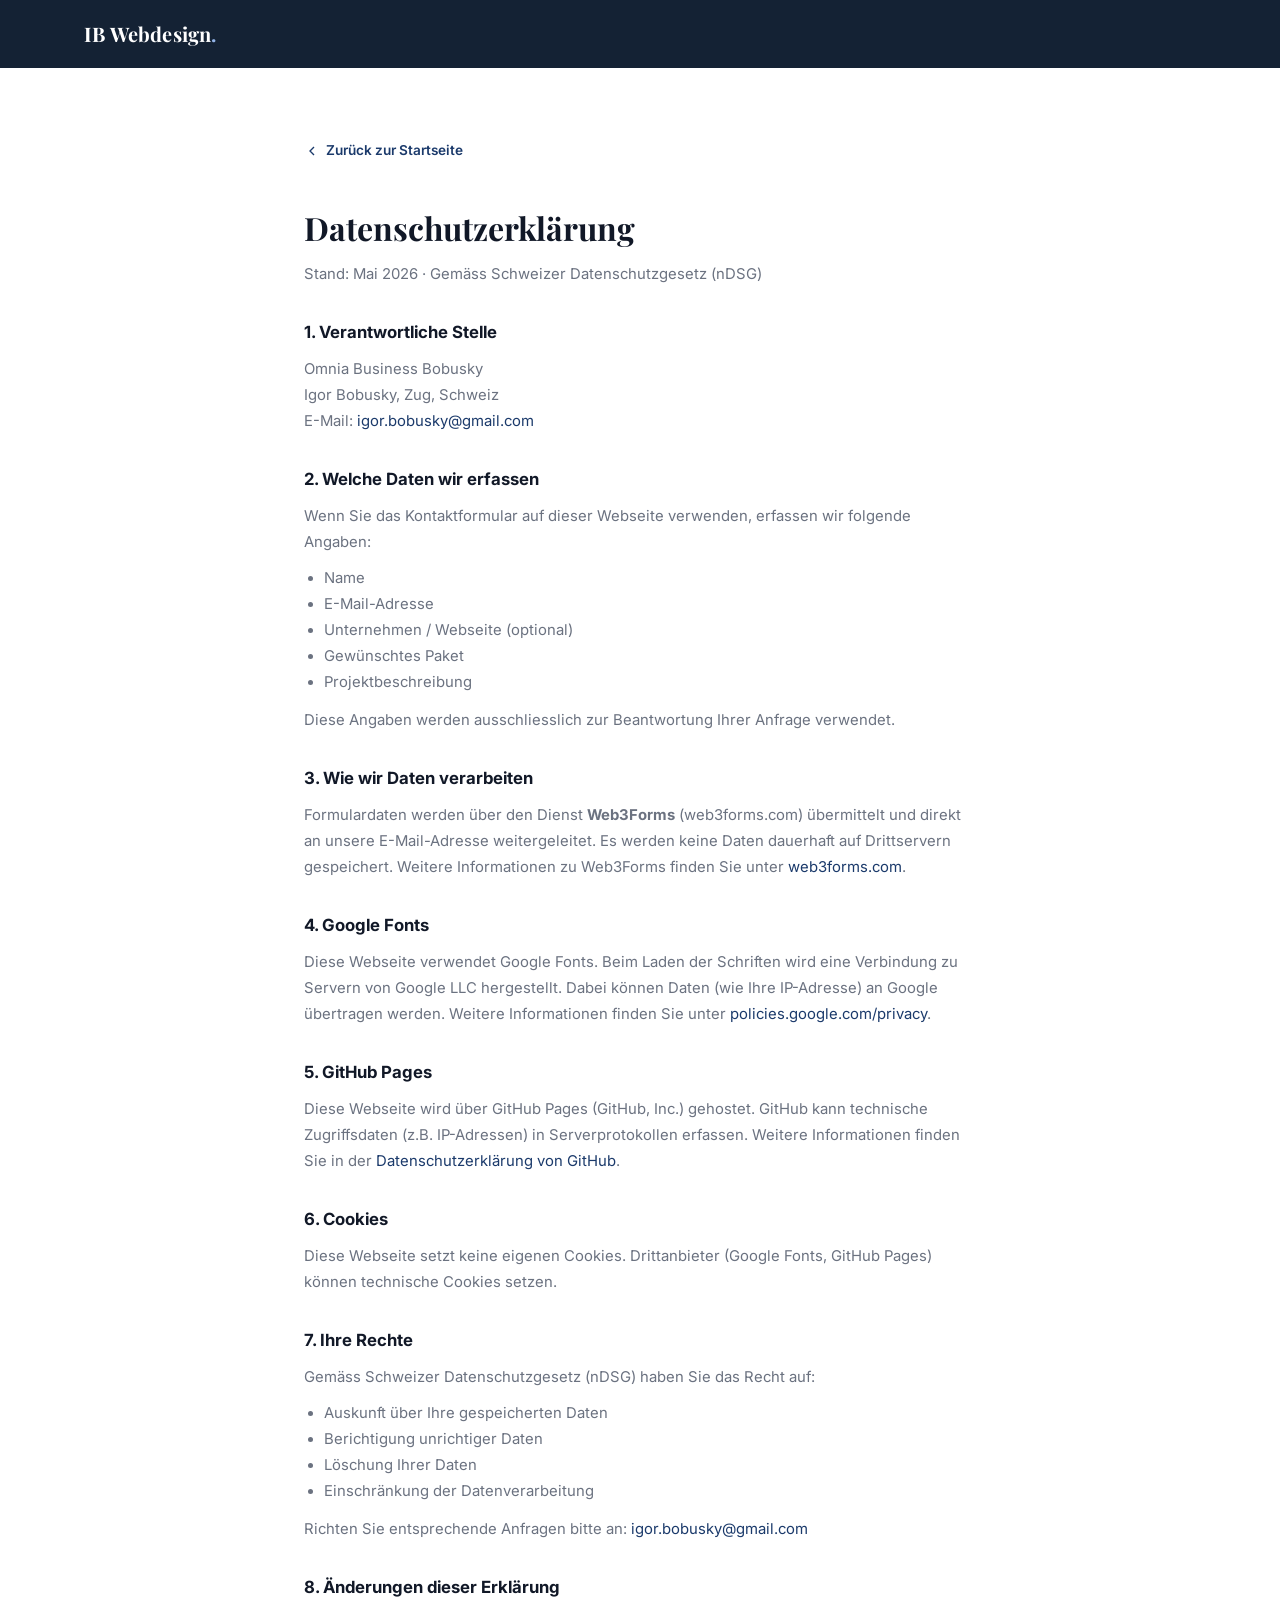
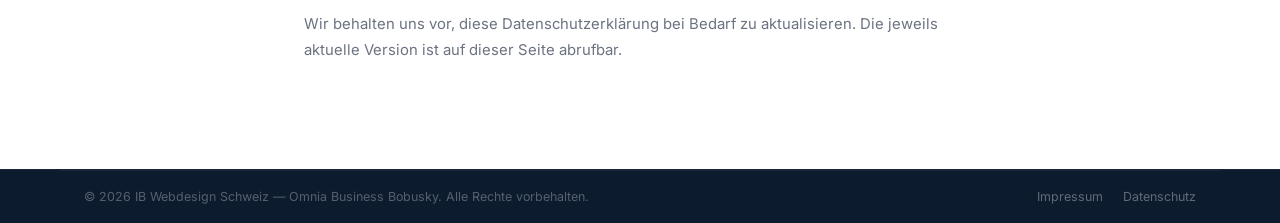
==== commit d95ced61: "Fix success message always visible: add [hidden] CSS reset CSS display:flex on .form-success was ove" ====
--- a/datenschutz.html
+++ b/datenschutz.html
@@ -58,7 +58,7 @@
 
       <h2>3. Wie wir Daten verarbeiten</h2>
       <p>
-        Formulardaten werden über den Dienst <strong>FormSubmit</strong> (formsubmit.co) übermittelt und direkt an unsere E-Mail-Adresse weitergeleitet. Es werden keine Daten dauerhaft auf Drittservern gespeichert. Weitere Informationen zu FormSubmit finden Sie unter <a href="https://formsubmit.co" target="_blank" rel="noopener">formsubmit.co</a>.
+        Formulardaten werden über den Dienst <strong>Web3Forms</strong> (web3forms.com) übermittelt und direkt an unsere E-Mail-Adresse weitergeleitet. Es werden keine Daten dauerhaft auf Drittservern gespeichert. Weitere Informationen zu Web3Forms finden Sie unter <a href="https://web3forms.com" target="_blank" rel="noopener">web3forms.com</a>.
       </p>
 
       <h2>4. Google Fonts</h2>
--- a/style.css
+++ b/style.css
@@ -1,5 +1,6 @@
 /* ─── RESET & BASE ─────────────────────────────────────── */
 *, *::before, *::after { box-sizing: border-box; margin: 0; padding: 0; }
+[hidden] { display: none !important; }
 
 :root {
   --primary:     #1B3A6B;
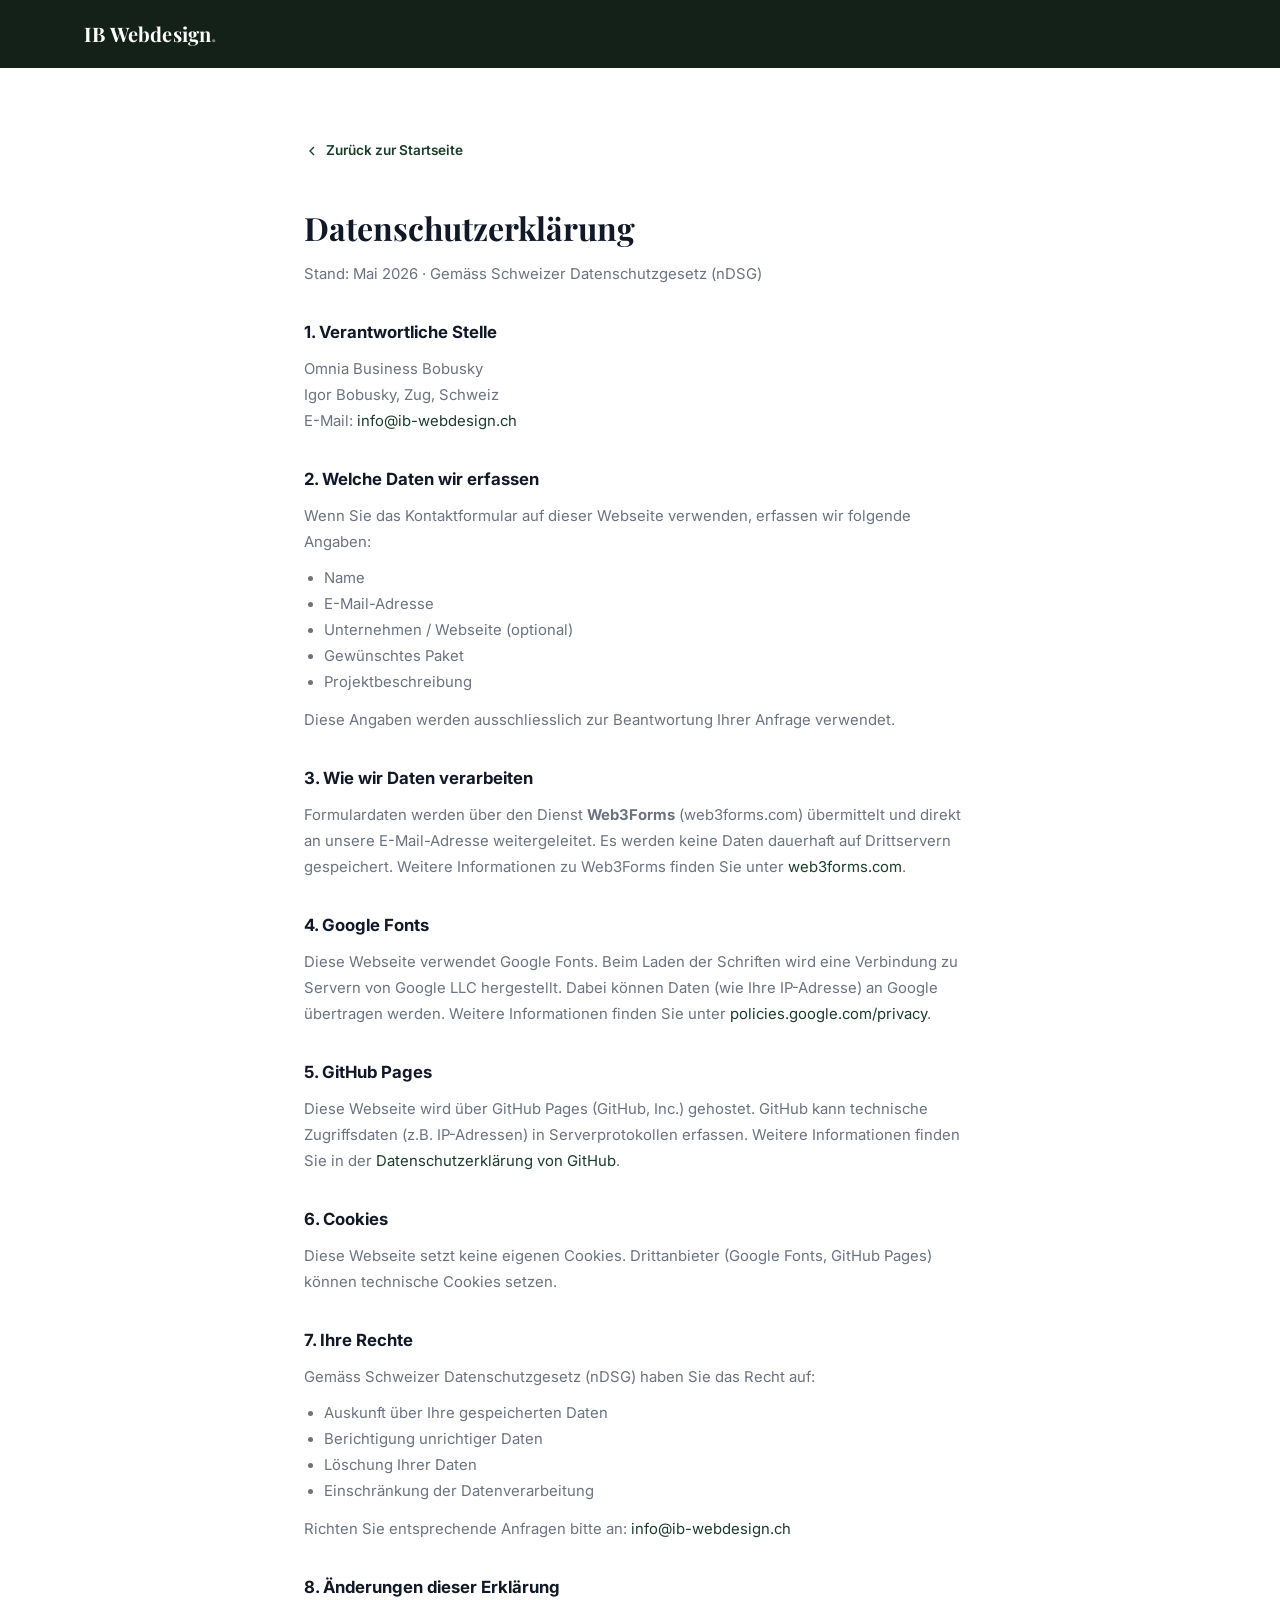
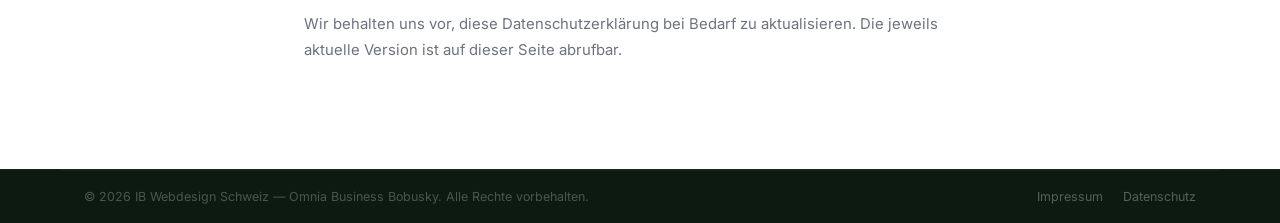
==== commit e5edff33: "Change contact email to info@ib-webdesign.ch" ====
--- a/datenschutz.html
+++ b/datenschutz.html
@@ -42,7 +42,7 @@
       <p>
         Omnia Business Bobusky<br />
         Igor Bobusky, Zug, Schweiz<br />
-        E-Mail: <a href="mailto:igor.bobusky@gmail.com">igor.bobusky@gmail.com</a>
+        E-Mail: <a href="mailto:info@ib-webdesign.ch">info@ib-webdesign.ch</a>
       </p>
 
       <h2>2. Welche Daten wir erfassen</h2>
@@ -84,7 +84,7 @@
         <li>Löschung Ihrer Daten</li>
         <li>Einschränkung der Datenverarbeitung</li>
       </ul>
-      <p>Richten Sie entsprechende Anfragen bitte an: <a href="mailto:igor.bobusky@gmail.com">igor.bobusky@gmail.com</a></p>
+      <p>Richten Sie entsprechende Anfragen bitte an: <a href="mailto:info@ib-webdesign.ch">info@ib-webdesign.ch</a></p>
 
       <h2>8. Änderungen dieser Erklärung</h2>
       <p>
--- a/style.css
+++ b/style.css
@@ -3,17 +3,17 @@
 [hidden] { display: none !important; }
 
 :root {
-  --primary:     #1B3A6B;
-  --primary-h:   #142D55;
-  --primary-lt:  #EBF0FA;
-  --accent:      #2563EB;
+  --primary:     #1A3D2B;
+  --primary-h:   #142E20;
+  --primary-lt:  #EDF5F0;
+  --accent:      #2A7D4E;
   --bg:          #FFFFFF;
-  --light:       #F5F7FA;
+  --light:       #F7F9F7;
   --text:        #111827;
   --muted:       #6B7280;
   --border:      #E5E7EB;
-  --dark:        #0D1B2E;
-  --dark-mid:    #162338;
+  --dark:        #0D1A12;
+  --dark-mid:    #142018;
   --white:       #FFFFFF;
   --green:       #22C55E;
   --card-shadow: 0 2px 16px rgba(0,0,0,.07);
@@ -23,7 +23,7 @@
   --transition:  0.25s cubic-bezier(.4,0,.2,1);
 }
 
-html { scroll-behavior: smooth; font-size: 16px; }
+html { scroll-behavior: smooth; font-size: 16px; overflow-x: hidden; }
 
 body {
   font-family: 'Inter', -apple-system, BlinkMacSystemFont, sans-serif;
@@ -31,6 +31,7 @@
   color: var(--text);
   line-height: 1.6;
   overflow-x: hidden;
+  max-width: 100%;
 }
 
 a { text-decoration: none; color: inherit; }
@@ -61,7 +62,7 @@
   color: var(--accent);
   margin-bottom: 12px;
 }
-.section-eyebrow--light { color: #93B4E8; }
+.section-eyebrow--light { color: rgba(255,255,255,.45); }
 .section-title {
   font-family: 'Playfair Display', serif;
   font-size: clamp(1.9rem, 4vw, 2.6rem);
@@ -72,7 +73,7 @@
 }
 .section-title--light { color: var(--white); }
 .section-title em { font-style: italic; color: var(--accent); }
-.section-title--light em { color: #93B4E8; }
+.section-title--light em { color: rgba(255,255,255,.55); }
 .section-sub { color: var(--muted); font-size: 1rem; line-height: 1.7; }
 
 /* ─── BUTTONS ─── */
@@ -90,39 +91,32 @@
   border: 2px solid transparent;
 }
 .btn--primary { background: var(--primary); color: var(--white); }
-.btn--primary:hover { background: var(--primary-h); transform: translateY(-2px); box-shadow: 0 6px 20px rgba(27,58,107,.3); }
+.btn--primary:hover { background: var(--primary-h); transform: translateY(-2px); box-shadow: 0 6px 20px rgba(26,61,43,.3); }
 .btn--outline { background: transparent; color: var(--primary); border-color: var(--primary); }
 .btn--outline:hover { background: var(--primary); color: var(--white); transform: translateY(-2px); }
+.btn--white { background: var(--white); color: var(--primary); border-color: var(--white); }
+.btn--white:hover { background: var(--primary-lt); transform: translateY(-2px); }
+.btn--outline-white { background: transparent; color: var(--white); border-color: rgba(255,255,255,.45); }
+.btn--outline-white:hover { background: rgba(255,255,255,.1); border-color: var(--white); transform: translateY(-2px); }
 .btn--lg { padding: 16px 32px; font-size: 1rem; }
 .btn--full { width: 100%; justify-content: center; }
 
 /* ─── TOPBAR ─── */
 .topbar {
+  position: relative;
+  z-index: 101;
   background: var(--primary);
   color: var(--white);
   display: flex;
   align-items: center;
   justify-content: center;
-  gap: 16px;
   padding: 9px 24px;
   font-size: .8rem;
   font-weight: 500;
   flex-wrap: wrap;
-  position: relative;
-  z-index: 101;
-}
-.topbar__text { display: flex; align-items: center; gap: 7px; opacity: .92; }
-.topbar__cta {
-  background: var(--white);
-  color: var(--primary);
-  padding: 4px 14px;
-  border-radius: 50px;
-  font-size: .77rem;
-  font-weight: 700;
-  white-space: nowrap;
-  transition: opacity var(--transition);
-}
-.topbar__cta:hover { opacity: .85; }
+}
+.topbar__text { display: flex; align-items: center; gap: 7px; opacity: .88; }
+.topbar__short { display: none; }
 
 /* ─── NAV ─── */
 .nav {
@@ -133,10 +127,64 @@
   padding: 4px 0;
 }
 .nav.scrolled {
-  background: rgba(13,27,46,.97);
+  background: rgba(13,26,18,.97);
   backdrop-filter: blur(12px);
   box-shadow: 0 1px 0 rgba(255,255,255,.06);
 }
+.nav__logo { color: var(--primary); }
+.dot { color: var(--accent); }
+.nav__links a { color: var(--text); opacity: .65; }
+.nav__links a:hover { opacity: 1; }
+.nav__cta {
+  background: var(--primary) !important;
+  color: var(--white) !important;
+  padding: 9px 18px !important;
+  border-radius: 50px;
+  font-weight: 700 !important;
+  font-size: .84rem !important;
+  opacity: 1 !important;
+  transition: all var(--transition) !important;
+}
+.nav__cta:hover { background: var(--primary-h) !important; transform: translateY(-1px); }
+.nav__burger span { background: var(--text); }
+
+/* scrolled — white text on dark bg */
+.nav.scrolled .nav__logo { color: var(--white); }
+.nav.scrolled .dot { color: rgba(255,255,255,.4); }
+.nav.scrolled .nav__links a { color: rgba(255,255,255,.65); opacity: 1; }
+.nav.scrolled .nav__links a:hover { color: var(--white); }
+.nav.scrolled .nav__cta { background: var(--white) !important; color: var(--primary) !important; }
+.nav.scrolled .nav__cta:hover { background: var(--primary-lt) !important; }
+.nav.scrolled .nav__burger span { background: var(--white); }
+
+/* Language toggle */
+.nav__lang-toggle {
+  display: flex;
+  align-items: center;
+  gap: 1px;
+  margin-right: 8px;
+}
+.nav__lang-toggle > span { font-size: .7rem; opacity: .3; color: var(--text); }
+.nav.scrolled .nav__lang-toggle > span { color: var(--white); }
+.lang-btn {
+  background: none;
+  border: none;
+  padding: 3px 6px;
+  cursor: pointer;
+  font-family: inherit;
+  font-size: .72rem;
+  font-weight: 700;
+  letter-spacing: .08em;
+  color: var(--text);
+  opacity: .35;
+  transition: opacity var(--transition), background var(--transition), color var(--transition);
+  border-radius: 4px;
+  line-height: 1;
+}
+.lang-btn.active { opacity: 1; background: var(--primary); color: var(--white); padding: 3px 7px; }
+.lang-btn:hover:not(.active) { opacity: .75; }
+.nav.scrolled .lang-btn { color: var(--white); }
+.nav.scrolled .lang-btn.active { background: var(--white); color: var(--primary); }
 .nav__inner {
   display: flex;
   align-items: center;
@@ -149,66 +197,30 @@
   font-family: 'Playfair Display', serif;
   font-size: 1.25rem;
   font-weight: 700;
-  color: var(--white);
   letter-spacing: .01em;
   white-space: nowrap;
 }
-.dot { color: #93B4E8; }
 .nav__links { display: flex; align-items: center; gap: 28px; list-style: none; }
-.nav__links a { font-size: .88rem; font-weight: 500; color: rgba(255,255,255,.7); transition: color var(--transition); }
-.nav__links a:hover { color: var(--white); }
-.nav__cta {
-  background: var(--white) !important;
-  color: var(--primary) !important;
-  padding: 9px 18px !important;
-  border-radius: 50px;
-  font-weight: 700 !important;
-  font-size: .84rem !important;
-  transition: all var(--transition) !important;
-}
-.nav__cta:hover { background: #EBF0FA !important; transform: translateY(-1px); }
+.nav__links a { font-size: .88rem; font-weight: 500; transition: color var(--transition), opacity var(--transition); }
 .nav__burger { display: none; flex-direction: column; gap: 5px; background: none; padding: 4px; }
-.nav__burger span { display: block; width: 22px; height: 2px; background: var(--white); border-radius: 2px; transition: all var(--transition); }
+.nav__burger span { display: block; width: 22px; height: 2px; border-radius: 2px; transition: all var(--transition); }
 .nav__mobile { display: none; flex-direction: column; background: var(--dark-mid); padding: 16px 24px 24px; border-top: 1px solid rgba(255,255,255,.06); }
 .nav__mobile.open { display: flex; }
-.nav__mobile-link { padding: 12px 0; color: rgba(255,255,255,.7); font-size: .95rem; font-weight: 500; border-bottom: 1px solid rgba(255,255,255,.05); transition: color var(--transition); }
+.nav__mobile-link { padding: 12px 0; color: rgba(255,255,255,.65); font-size: .95rem; font-weight: 500; border-bottom: 1px solid rgba(255,255,255,.05); transition: color var(--transition); }
 .nav__mobile-link:hover { color: var(--white); }
 .nav__mobile-cta { margin-top: 14px; text-align: center; background: var(--white); color: var(--primary) !important; border-radius: 50px; padding: 13px; font-weight: 700; border: none; }
 
 /* ─── HERO ─── */
 .hero {
-  background: var(--dark);
+  background: var(--bg);
   padding: 140px 0 80px;
-  position: relative;
-  overflow: hidden;
-}
-.hero::before {
-  content: '';
-  position: absolute;
-  inset: 0;
-  background-image: linear-gradient(rgba(37,99,235,.04) 1px, transparent 1px),
-                    linear-gradient(90deg, rgba(37,99,235,.04) 1px, transparent 1px);
-  background-size: 56px 56px;
-  pointer-events: none;
-}
-.hero::after {
-  content: '';
-  position: absolute;
-  width: 600px;
-  height: 600px;
-  background: radial-gradient(circle, rgba(37,99,235,.18) 0%, transparent 70%);
-  top: -80px;
-  right: -80px;
-  border-radius: 50%;
-  pointer-events: none;
+  border-bottom: 1px solid var(--border);
 }
 .hero__inner {
   display: grid;
-  grid-template-columns: 1fr 420px;
+  grid-template-columns: 1fr 400px;
   gap: 64px;
   align-items: center;
-  position: relative;
-  z-index: 2;
 }
 .hero__eyebrow {
   display: inline-block;
@@ -216,220 +228,155 @@
   font-weight: 700;
   letter-spacing: .15em;
   text-transform: uppercase;
-  color: #93B4E8;
+  color: var(--accent);
   margin-bottom: 18px;
 }
 .hero__title {
   font-family: 'Playfair Display', serif;
   font-size: clamp(2.2rem, 5vw, 3.6rem);
   font-weight: 700;
-  color: var(--white);
+  color: var(--text);
   line-height: 1.18;
   margin-bottom: 20px;
 }
-.hero__title em {
-  font-style: italic;
-  background: linear-gradient(135deg, #60A5FA 0%, #93C5FD 100%);
-  -webkit-background-clip: text;
-  -webkit-text-fill-color: transparent;
-  background-clip: text;
-}
+.hero__title em { font-style: italic; color: var(--accent); }
 .hero__sub {
   font-size: 1.05rem;
-  color: rgba(255,255,255,.65);
+  color: var(--muted);
   margin-bottom: 16px;
-  line-height: 1.7;
+  line-height: 1.75;
 }
 .hero__support {
   font-size: .92rem;
-  color: rgba(255,255,255,.45);
-  margin-bottom: 24px;
+  color: #9CA3AF;
+  margin-bottom: 22px;
   line-height: 1.75;
 }
-.hero__offer-line {
-  display: flex;
-  align-items: center;
-  gap: 8px;
-  font-size: .84rem;
-  font-weight: 600;
-  color: #93B4E8;
-  margin-bottom: 32px;
-  padding: 10px 14px;
-  background: rgba(37,99,235,.12);
-  border: 1px solid rgba(37,99,235,.25);
-  border-radius: var(--radius-sm);
-}
-.hero__offer-line svg { color: #60A5FA; flex-shrink: 0; }
-.hero__actions { display: flex; gap: 14px; flex-wrap: wrap; margin-bottom: 36px; }
-.hero__trust { display: flex; gap: 20px; flex-wrap: wrap; }
-.trust-item { display: flex; align-items: center; gap: 6px; font-size: .82rem; color: rgba(255,255,255,.45); }
-.trust-item svg { color: #60A5FA; flex-shrink: 0; }
-
-/* Hero visual */
+.hero__prices {
+  display: flex;
+  align-items: center;
+  gap: 10px;
+  flex-wrap: wrap;
+  font-size: .88rem;
+  color: var(--muted);
+  margin-bottom: 28px;
+}
+.hero__prices strong { color: var(--text); font-weight: 700; }
+.hero__prices-sep { opacity: .35; }
+.hero__actions { display: flex; gap: 14px; flex-wrap: wrap; }
+
+/* Hero photo */
 .hero__visual { position: relative; }
-.hero__browser {
-  background: var(--white);
+.hero__photo-wrap {
   border-radius: var(--radius);
   overflow: hidden;
-  box-shadow: 0 24px 64px rgba(0,0,0,.4);
-  position: relative;
-  z-index: 2;
-}
-.browser__bar {
+  box-shadow: 0 16px 48px rgba(0,0,0,.14);
+  border: 1px solid var(--border);
+  aspect-ratio: 4/5;
+  background: var(--light);
+}
+.hero__photo-wrap img { width: 100%; height: 100%; object-fit: cover; display: block; }
+.hero__badge {
   display: flex;
   align-items: center;
   gap: 8px;
-  padding: 10px 14px;
-  background: #F0F0F0;
-}
-.browser__dots { display: flex; gap: 5px; }
-.browser__dots span { width: 9px; height: 9px; border-radius: 50%; }
-.browser__dots span:nth-child(1) { background: #FF5F57; }
-.browser__dots span:nth-child(2) { background: #FFBD2E; }
-.browser__dots span:nth-child(3) { background: #28CA41; }
-.browser__url { flex: 1; background: #E0E0E0; border-radius: 4px; height: 18px; margin: 0 8px; font-size: .65rem; color: #666; display: flex; align-items: center; padding: 0 8px; }
-.browser__body { background: var(--bg); }
-.bb__nav { height: 36px; background: var(--primary); }
-.bb__hero { height: 100px; background: linear-gradient(135deg, #1B3A6B, #2563EB); margin-bottom: 12px; }
-.bb__content { padding: 12px 16px 20px; }
-.bb__line { height: 8px; background: #E5E7EB; border-radius: 4px; margin-bottom: 8px; }
-.bb__line--short { width: 55%; }
-.bb__btn { height: 28px; width: 100px; background: var(--primary); border-radius: 50px; margin-top: 12px; }
-.hero__card {
-  position: absolute;
   background: var(--white);
   border-radius: var(--radius-sm);
   padding: 10px 16px;
-  font-size: .78rem;
+  font-size: .8rem;
   font-weight: 600;
   color: var(--text);
   box-shadow: var(--card-shadow);
-  display: flex;
-  align-items: center;
-  gap: 8px;
-  z-index: 3;
-  white-space: nowrap;
-}
-.hero__card--1 { top: -16px; left: -20px; }
-.hero__card--2 { bottom: -16px; right: -20px; color: var(--primary); }
-.hero__card--2 svg { color: var(--accent); }
-.hc__dot { width: 8px; height: 8px; border-radius: 50%; }
-.hc__dot--green { background: var(--green); }
-
-/* ─── LIMITED OFFER / COUNTDOWN ─── */
-.offer { background: var(--primary); }
-.offer__inner {
-  text-align: center;
+  margin-top: 12px;
+}
+.hero__badge svg { color: var(--accent); flex-shrink: 0; }
+
+/* ─── FREE PROPOSAL ─── */
+.vorschlag {
+  background: var(--primary);
   padding: 64px 0;
 }
-.offer__badge {
-  display: inline-flex;
-  align-items: center;
-  gap: 6px;
-  font-size: .72rem;
-  font-weight: 700;
-  letter-spacing: .15em;
-  text-transform: uppercase;
-  color: #93B4E8;
-  border: 1px solid rgba(147,180,232,.35);
-  border-radius: 50px;
-  padding: 6px 14px;
-  margin-bottom: 20px;
-}
-.offer__title {
+.vorschlag__inner {
+  display: grid;
+  grid-template-columns: 1fr auto;
+  gap: 56px;
+  align-items: center;
+}
+.vorschlag__text h2 {
   font-family: 'Playfair Display', serif;
-  font-size: clamp(1.7rem, 3.5vw, 2.4rem);
+  font-size: clamp(1.6rem, 3.5vw, 2.2rem);
   font-weight: 700;
   color: var(--white);
-  margin-bottom: 12px;
   line-height: 1.25;
-}
-.offer__sub { color: rgba(255,255,255,.55); font-size: .95rem; margin-bottom: 32px; }
-.offer__prices {
-  display: flex;
-  align-items: center;
-  justify-content: center;
-  gap: 24px;
-  flex-wrap: wrap;
-  margin-bottom: 40px;
-}
-.offer__price-item { text-align: center; }
-.offer__price-label { display: block; font-size: .78rem; font-weight: 600; color: rgba(255,255,255,.55); text-transform: uppercase; letter-spacing: .08em; margin-bottom: 4px; }
-.offer__price-val { font-family: 'Playfair Display', serif; font-size: 2rem; font-weight: 700; color: var(--white); }
-.offer__price-divider { font-size: 1.5rem; color: rgba(255,255,255,.2); }
-
-/* Countdown */
-.countdown {
-  display: flex;
-  align-items: center;
-  justify-content: center;
-  gap: 12px;
+  margin-bottom: 16px;
+}
+.vorschlag__text p {
+  font-size: .95rem;
+  color: rgba(255,255,255,.62);
+  line-height: 1.75;
+  margin-bottom: 8px;
+}
+.vorschlag__note {
+  font-size: .87rem !important;
+  color: rgba(255,255,255,.4) !important;
+  font-style: italic;
+}
+.vorschlag__cta { text-align: center; min-width: 260px; }
+.vorschlag__cta-note {
+  font-size: .79rem;
+  color: rgba(255,255,255,.38);
+  margin-top: 12px;
+  line-height: 1.65;
+  max-width: 220px;
+  margin-left: auto;
+  margin-right: auto;
+}
+
+/* ─── WHY A WEBSITE MATTERS ─── */
+.warum__inner {
+  display: grid;
+  grid-template-columns: 1fr 1fr;
+  gap: 72px;
+  align-items: flex-start;
+}
+.warum__lead {
+  font-size: 1.05rem;
+  font-weight: 500;
+  color: var(--text);
+  line-height: 1.75;
+  margin-bottom: 14px;
+}
+.warum__body {
+  font-size: .93rem;
+  color: var(--muted);
+  line-height: 1.75;
   margin-bottom: 32px;
-  flex-wrap: wrap;
-}
-.countdown__unit {
-  background: rgba(255,255,255,.08);
-  border: 1px solid rgba(255,255,255,.12);
-  border-radius: var(--radius-sm);
-  padding: 16px 20px;
-  text-align: center;
-  min-width: 80px;
-}
-.countdown__num {
-  display: block;
+}
+.warum__list { display: flex; flex-direction: column; }
+.warum__item {
+  display: flex;
+  gap: 20px;
+  align-items: flex-start;
+  padding: 20px 0;
+  border-bottom: 1px solid var(--border);
+}
+.warum__item:first-child { padding-top: 0; }
+.warum__item:last-child { border-bottom: none; padding-bottom: 0; }
+.warum__num {
   font-family: 'Playfair Display', serif;
-  font-size: 2.2rem;
-  font-weight: 700;
-  color: var(--white);
-  line-height: 1;
-  margin-bottom: 4px;
-}
-.countdown__label { font-size: .68rem; font-weight: 600; letter-spacing: .1em; text-transform: uppercase; color: rgba(255,255,255,.45); }
-.countdown__sep { font-size: 2rem; font-weight: 700; color: rgba(255,255,255,.3); line-height: 1; align-self: center; padding-bottom: 18px; }
-
-.offer__urgency { color: rgba(255,255,255,.6); font-size: .9rem; margin-bottom: 28px; max-width: 480px; margin-left: auto; margin-right: auto; line-height: 1.65; }
-.offer .btn--primary { background: var(--white); color: var(--primary); }
-.offer .btn--primary:hover { background: #EBF0FA; }
-
-/* ─── PROBLEM ─── */
-.problem__inner { display: grid; grid-template-columns: 1fr 1fr; gap: 64px; align-items: flex-start; }
-.problem__lead { font-size: 1.1rem; font-weight: 500; line-height: 1.7; margin-bottom: 16px; }
-.problem__body { color: var(--muted); line-height: 1.75; }
-.problem__list { display: flex; flex-direction: column; gap: 20px; }
-.problem__item { display: flex; gap: 16px; align-items: flex-start; }
-.problem__icon {
-  width: 44px; height: 44px;
+  font-size: 1.3rem;
+  font-weight: 700;
+  color: var(--primary);
+  opacity: .22;
+  min-width: 30px;
+  line-height: 1.4;
   flex-shrink: 0;
-  background: var(--primary-lt);
-  border-radius: var(--radius-sm);
-  display: flex;
-  align-items: center;
-  justify-content: center;
-  color: var(--primary);
-}
-.problem__item strong { display: block; font-size: .95rem; font-weight: 700; margin-bottom: 4px; }
-.problem__item p { font-size: .88rem; color: var(--muted); line-height: 1.6; margin: 0; }
-
-/* ─── FOR WHOM ─── */
-.forwhom__grid {
-  display: grid;
-  grid-template-columns: repeat(5, 1fr);
-  gap: 14px;
-}
-.fw-card {
-  background: var(--bg);
-  border: 1px solid var(--border);
-  border-radius: var(--radius);
-  padding: 20px 14px;
-  text-align: center;
-  transition: all var(--transition);
-}
-.fw-card:hover { border-color: var(--primary); background: var(--primary-lt); transform: translateY(-3px); box-shadow: var(--card-shadow); }
-.fw-card__icon { display: flex; justify-content: center; margin-bottom: 10px; color: var(--primary); }
-.fw-card span { font-size: .82rem; font-weight: 600; color: var(--text); }
+}
+.warum__item strong { display: block; font-size: .93rem; font-weight: 700; color: var(--text); margin-bottom: 4px; }
+.warum__item p { font-size: .86rem; color: var(--muted); line-height: 1.65; margin: 0; }
 
 /* ─── PACKAGES ─── */
-.pakete__grid { display: grid; grid-template-columns: repeat(3, 1fr); gap: 24px; margin-bottom: 40px; }
+.pakete__grid { display: grid; grid-template-columns: repeat(3, 1fr); gap: 24px; margin-bottom: 28px; }
 .paket-card {
   background: var(--bg);
   border: 1.5px solid var(--border);
@@ -437,11 +384,13 @@
   overflow: hidden;
   transition: all var(--transition);
   position: relative;
+  display: flex;
+  flex-direction: column;
 }
 .paket-card:hover { box-shadow: var(--card-hover); transform: translateY(-4px); border-color: var(--primary); }
-.paket-card--featured {
+.paket-card--main {
   border-color: var(--primary);
-  box-shadow: 0 0 0 2px rgba(27,58,107,.1), var(--card-shadow);
+  box-shadow: 0 0 0 2px rgba(26,61,43,.08), var(--card-shadow);
 }
 .paket-card__badge {
   position: absolute;
@@ -449,53 +398,193 @@
   right: 20px;
   background: var(--primary);
   color: var(--white);
-  font-size: .68rem;
+  font-size: .66rem;
   font-weight: 700;
   letter-spacing: .08em;
   text-transform: uppercase;
   padding: 4px 10px;
   border-radius: 50px;
 }
-.paket-card__header {
+.paket-card__top {
+  padding: 28px 28px 22px;
+  border-bottom: 1px solid var(--border);
   background: var(--light);
-  padding: 28px 28px 20px;
-  border-bottom: 1px solid var(--border);
-}
-.paket-card--featured .paket-card__header { background: var(--primary-lt); border-bottom-color: rgba(27,58,107,.15); }
-.paket-card__name { font-size: .8rem; font-weight: 700; letter-spacing: .1em; text-transform: uppercase; color: var(--accent); margin-bottom: 10px; }
-.paket-card__price { display: flex; align-items: baseline; gap: 4px; margin-bottom: 8px; }
-.paket-card__chf { font-size: .9rem; font-weight: 600; color: var(--muted); }
-.paket-card__num { font-family: 'Playfair Display', serif; font-size: 2.6rem; font-weight: 700; color: var(--primary); line-height: 1; }
-.paket-card__price--req { align-items: center; margin-bottom: 8px; }
-.paket-card__num--sm { font-family: 'Inter', sans-serif; font-size: 1.25rem; font-weight: 700; color: var(--primary); }
-.paket-card__for { font-size: .83rem; color: var(--muted); line-height: 1.5; }
-.paket-card__body { padding: 24px 28px 28px; }
-.paket-card__desc { font-size: .88rem; color: var(--muted); line-height: 1.65; margin-bottom: 20px; }
-.paket-card__list { list-style: none; display: flex; flex-direction: column; gap: 9px; margin-bottom: 24px; }
-.paket-card__list li { display: flex; align-items: flex-start; gap: 9px; font-size: .86rem; color: var(--text); }
-.paket-card__list li svg { color: var(--green); flex-shrink: 0; margin-top: 2px; }
-
-/* Packages offer callout */
-.pakete__offer {
-  background: var(--primary-lt);
-  border: 1.5px solid rgba(27,58,107,.2);
+}
+.paket-card--main .paket-card__top { background: var(--primary-lt); border-bottom-color: rgba(26,61,43,.12); }
+.paket-card__name {
+  font-size: .74rem;
+  font-weight: 700;
+  letter-spacing: .1em;
+  text-transform: uppercase;
+  color: var(--accent);
+  margin-bottom: 10px;
+}
+.paket-card__price {
+  display: flex;
+  align-items: baseline;
+  gap: 5px;
+  margin-bottom: 10px;
+  font-family: 'Playfair Display', serif;
+  font-size: 2.4rem;
+  font-weight: 700;
+  color: var(--primary);
+  line-height: 1;
+}
+.paket-card__price span { font-family: 'Inter', sans-serif; font-size: .88rem; font-weight: 600; color: var(--muted); }
+.paket-card__price--req {
+  display: block;
+  font-family: 'Inter', sans-serif;
+  font-size: 1.1rem;
+  font-weight: 700;
+  color: var(--primary);
+}
+.paket-card__tagline { font-size: .85rem; color: var(--muted); line-height: 1.6; }
+.paket-card__list {
+  list-style: none;
+  display: flex;
+  flex-direction: column;
+  gap: 9px;
+  padding: 24px 28px;
+  flex: 1;
+}
+.paket-card__list li {
+  display: flex;
+  align-items: flex-start;
+  gap: 10px;
+  font-size: .87rem;
+  color: var(--text);
+}
+.paket-card__list li::before {
+  content: '';
+  display: block;
+  width: 5px;
+  height: 5px;
+  border-radius: 50%;
+  background: var(--accent);
+  flex-shrink: 0;
+  margin-top: 7px;
+}
+.paket-card .btn { margin: 0 28px 28px; width: calc(100% - 56px); }
+.pakete__offer-note {
+  display: flex;
+  align-items: center;
+  gap: 8px;
+  font-size: .84rem;
+  color: var(--muted);
+  padding: 14px 20px;
+  background: var(--light);
+  border-radius: var(--radius-sm);
+  border: 1px solid var(--border);
+}
+.pakete__offer-note svg { color: var(--muted); flex-shrink: 0; }
+
+/* ─── INCLUDED ─── */
+.included__grid {
+  display: grid;
+  grid-template-columns: repeat(2, 1fr);
+  gap: 16px;
+}
+.included__item {
+  display: flex;
+  gap: 14px;
+  align-items: flex-start;
+  padding: 18px;
+  background: var(--bg);
+  border: 1.5px solid var(--border);
+  border-radius: var(--radius-sm);
+  transition: border-color var(--transition), box-shadow var(--transition);
+}
+.included__item:hover { border-color: var(--primary); box-shadow: var(--card-shadow); }
+.included__item svg { color: var(--accent); flex-shrink: 0; margin-top: 2px; }
+.included__item strong { display: block; font-size: .9rem; font-weight: 700; color: var(--text); margin-bottom: 2px; }
+.included__item span { font-size: .83rem; color: var(--muted); }
+
+/* ─── EXPERIENCE / WHY ME ─── */
+.erfahrung__inner {
+  display: grid;
+  grid-template-columns: 1fr 300px;
+  gap: 72px;
+  align-items: flex-start;
+}
+.erfahrung__lead {
+  font-size: 1.05rem;
+  font-weight: 500;
+  color: var(--text);
+  line-height: 1.75;
+  margin-bottom: 14px;
+}
+.erfahrung__body {
+  font-size: .93rem;
+  color: var(--muted);
+  line-height: 1.75;
+  margin-bottom: 14px;
+}
+.erfahrung__list {
+  list-style: none;
+  display: flex;
+  flex-direction: column;
+  gap: 9px;
+  margin-bottom: 28px;
+}
+.erfahrung__list li {
+  display: flex;
+  align-items: center;
+  gap: 10px;
+  font-size: .88rem;
+  color: var(--text);
+}
+.erfahrung__list li::before {
+  content: '';
+  display: block;
+  width: 5px;
+  height: 5px;
+  border-radius: 50%;
+  background: var(--accent);
+  flex-shrink: 0;
+}
+.erfahrung__linkedin {
+  display: inline-flex;
+  align-items: center;
+  gap: 8px;
+  font-size: .88rem;
+  font-weight: 600;
+  color: var(--primary);
+  transition: opacity var(--transition);
+}
+.erfahrung__linkedin:hover { opacity: .7; }
+.erfahrung__photo { position: relative; }
+.erfahrung__photo-wrap {
+  width: 100%;
+  aspect-ratio: 3/4;
   border-radius: var(--radius);
-  padding: 24px 32px;
-  display: flex;
-  align-items: center;
-  gap: 24px;
-  flex-wrap: wrap;
-}
-.pakete__offer-text {
-  flex: 1;
-  font-size: .9rem;
-  color: var(--text);
-  line-height: 1.65;
-  display: flex;
-  gap: 10px;
-  align-items: flex-start;
-}
-.pakete__offer-text svg { color: var(--accent); flex-shrink: 0; margin-top: 3px; }
+  overflow: hidden;
+  border: 1.5px solid var(--border);
+  background: var(--light);
+  display: flex;
+  align-items: center;
+  justify-content: center;
+}
+.erfahrung__photo-wrap img { width: 100%; height: 100%; object-fit: cover; }
+.erfahrung__initials {
+  font-family: 'Playfair Display', serif;
+  font-size: 4rem;
+  font-weight: 700;
+  color: rgba(26,61,43,.2);
+}
+.erfahrung__badge {
+  display: flex;
+  align-items: center;
+  gap: 8px;
+  background: var(--white);
+  border-radius: var(--radius-sm);
+  padding: 10px 16px;
+  font-size: .8rem;
+  font-weight: 700;
+  color: var(--text);
+  box-shadow: var(--card-shadow);
+  margin-top: 12px;
+}
+.erfahrung__badge svg { color: var(--accent); }
 
 /* ─── PORTFOLIO ─── */
 .work__grid { display: grid; grid-template-columns: repeat(2, 1fr); gap: 28px; }
@@ -524,7 +613,7 @@
 }
 .work-card__mockup { position: absolute; inset: 0; display: flex; flex-direction: column; z-index: 1; }
 .mockup-bar { display: flex; align-items: center; gap: 6px; padding: 9px 12px; background: #E8E8E8; flex-shrink: 0; }
-.mockup-bar span { width: 9px; height: 9px; border-radius: 50%; background: #ccc; }
+.mockup-bar span { width: 9px; height: 9px; border-radius: 50%; }
 .mockup-bar span:nth-child(1) { background: #FF5F57; }
 .mockup-bar span:nth-child(2) { background: #FFBD2E; }
 .mockup-bar span:nth-child(3) { background: #28CA41; }
@@ -548,8 +637,8 @@
 /* ─── PROCESS ─── */
 .process__steps { display: flex; flex-direction: column; max-width: 680px; margin: 0 auto; }
 .process__step { display: grid; grid-template-columns: 72px 1fr; gap: 20px; align-items: flex-start; padding: 24px 0; }
-.process__connector { width: 2px; height: 28px; margin-left: 35px; background: repeating-linear-gradient(180deg, var(--primary) 0, var(--primary) 5px, transparent 5px, transparent 10px); opacity: .3; }
-.process__number { font-family: 'Playfair Display', serif; font-size: 1.8rem; font-weight: 700; color: var(--primary); opacity: .4; text-align: center; width: 72px; line-height: 1; }
+.process__connector { width: 2px; height: 28px; margin-left: 35px; background: repeating-linear-gradient(180deg, var(--primary) 0, var(--primary) 5px, transparent 5px, transparent 10px); opacity: .18; }
+.process__num { font-family: 'Playfair Display', serif; font-size: 1.8rem; font-weight: 700; color: var(--primary); opacity: .28; text-align: center; width: 72px; line-height: 1; }
 .process__content h3 { font-size: 1rem; font-weight: 700; margin-bottom: 6px; color: var(--text); }
 .process__content p { font-size: .88rem; color: var(--muted); line-height: 1.7; }
 
@@ -562,94 +651,31 @@
   padding: 32px;
 }
 .care__card { border-color: var(--primary); }
-.care__card-header { display: flex; align-items: flex-start; justify-content: space-between; gap: 16px; margin-bottom: 16px; }
+.care__header { display: flex; align-items: flex-start; justify-content: space-between; gap: 16px; margin-bottom: 16px; }
 .care__card h3, .care__extra h3 { font-size: 1.05rem; font-weight: 700; }
-.care__price { font-size: .88rem; font-weight: 600; color: var(--muted); white-space: nowrap; }
-.care__price strong { font-family: 'Playfair Display', serif; font-size: 1.6rem; color: var(--primary); }
+.care__price { font-size: .88rem; font-weight: 600; color: var(--muted); white-space: nowrap; text-align: right; }
+.care__price strong { font-family: 'Playfair Display', serif; font-size: 1.6rem; color: var(--primary); font-weight: 700; }
 .care__price span { font-size: .82rem; }
 .care__card > p { font-size: .9rem; color: var(--muted); margin-bottom: 20px; }
 .care__list { list-style: none; display: flex; flex-direction: column; gap: 9px; margin-bottom: 20px; }
-.care__list li { display: flex; align-items: center; gap: 9px; font-size: .87rem; color: var(--text); }
-.care__list li svg { color: var(--green); flex-shrink: 0; }
+.care__list li { display: flex; align-items: center; gap: 10px; font-size: .87rem; color: var(--text); }
+.care__list li::before { content: ''; display: block; width: 5px; height: 5px; border-radius: 50%; background: var(--accent); flex-shrink: 0; }
 .care__note { font-size: .8rem; color: var(--muted); background: var(--light); border-radius: var(--radius-sm); padding: 12px; line-height: 1.6; }
 .care__rates { display: flex; flex-direction: column; gap: 12px; margin: 20px 0 16px; }
 .care__rate { display: flex; justify-content: space-between; align-items: center; padding: 12px 16px; background: var(--light); border-radius: var(--radius-sm); }
-.care__rate-label { font-size: .88rem; font-weight: 500; }
-.care__rate-val { font-size: 1.05rem; font-weight: 700; color: var(--primary); }
-.care__rate-val small { font-size: .75rem; font-weight: 500; color: var(--muted); }
+.care__rate span { font-size: .88rem; font-weight: 500; color: var(--text); }
+.care__rate strong { font-size: 1.05rem; font-weight: 700; color: var(--primary); }
+.care__rate small { font-size: .75rem; font-weight: 500; color: var(--muted); }
 .care__rate-note { font-size: .82rem; color: var(--muted); line-height: 1.6; margin-bottom: 24px; }
 .care__extra h3 { margin-bottom: 4px; }
 
-/* ─── WHY ME ─── */
-.why__inner { display: grid; grid-template-columns: 1fr 360px; gap: 72px; align-items: center; }
-.why__lead { font-size: 1.08rem; font-weight: 500; color: rgba(255,255,255,.85); line-height: 1.75; margin-bottom: 16px; }
-.why__body { font-size: .92rem; color: rgba(255,255,255,.5); line-height: 1.75; margin-bottom: 28px; }
-.why__points { display: grid; grid-template-columns: 1fr 1fr; gap: 10px; margin-bottom: 28px; }
-.why__point { display: flex; align-items: center; gap: 9px; font-size: .87rem; color: rgba(255,255,255,.75); }
-.why__point svg { color: #60A5FA; flex-shrink: 0; }
-.why__linkedin { display: inline-flex; align-items: center; gap: 8px; font-size: .88rem; font-weight: 600; color: #93B4E8; transition: opacity var(--transition); }
-.why__linkedin:hover { opacity: .75; }
-.why__photo { position: relative; display: flex; justify-content: center; }
-.why__photo-wrap {
-  width: 300px;
-  height: 360px;
-  border-radius: 20px;
-  overflow: hidden;
-  border: 2px solid rgba(255,255,255,.08);
-  background: linear-gradient(135deg, var(--dark-mid), var(--primary));
-  display: flex;
-  align-items: center;
-  justify-content: center;
-}
-.why__photo-wrap img { width: 100%; height: 100%; object-fit: cover; }
-.why__initials {
-  font-family: 'Playfair Display', serif;
-  font-size: 5rem;
-  font-weight: 700;
-  color: rgba(255,255,255,.25);
-  display: flex;
-  align-items: center;
-  justify-content: center;
-}
-.why__photo-badge {
-  position: absolute;
-  bottom: -14px;
-  right: -14px;
-  background: var(--white);
-  border-radius: var(--radius-sm);
-  padding: 10px 16px;
-  display: flex;
-  align-items: center;
-  gap: 8px;
-  box-shadow: var(--card-shadow);
-  font-size: .83rem;
-  font-weight: 700;
-  color: var(--text);
-  white-space: nowrap;
-}
-.why__photo-badge svg { color: var(--accent); }
-
 /* ─── CTA SECTION ─── */
 .cta-section {
-  background: linear-gradient(135deg, var(--dark) 0%, var(--primary) 100%);
+  background: var(--primary);
   padding: 96px 0;
   text-align: center;
 }
 .cta-section__inner { max-width: 580px; margin: 0 auto; }
-.cta-section__badge {
-  display: inline-flex;
-  align-items: center;
-  gap: 6px;
-  font-size: .72rem;
-  font-weight: 700;
-  letter-spacing: .12em;
-  text-transform: uppercase;
-  color: #93B4E8;
-  border: 1px solid rgba(147,180,232,.35);
-  border-radius: 50px;
-  padding: 6px 14px;
-  margin-bottom: 22px;
-}
 .cta-section h2 {
   font-family: 'Playfair Display', serif;
   font-size: clamp(1.8rem, 3.5vw, 2.6rem);
@@ -658,10 +684,10 @@
   line-height: 1.25;
   margin-bottom: 14px;
 }
-.cta-section h2 em { font-style: italic; color: #93B4E8; }
-.cta-section p { color: rgba(255,255,255,.55); font-size: .96rem; margin-bottom: 32px; line-height: 1.7; }
-.cta-section .btn--primary { background: var(--white); color: var(--primary); }
-.cta-section .btn--primary:hover { background: #EBF0FA; }
+.cta-section h2 em { font-style: italic; color: rgba(255,255,255,.58); }
+.cta-section p { color: rgba(255,255,255,.52); font-size: .96rem; margin-bottom: 32px; line-height: 1.7; }
+.cta-section__actions { display: flex; gap: 14px; flex-wrap: wrap; justify-content: center; margin-bottom: 20px; }
+.cta-section__note { font-size: .82rem; color: rgba(255,255,255,.38); margin-bottom: 0 !important; }
 
 /* ─── CONTACT ─── */
 .contact__inner { display: grid; grid-template-columns: 400px 1fr; gap: 72px; align-items: flex-start; }
@@ -692,7 +718,7 @@
 .contact__detail-label { display: block; font-size: .68rem; font-weight: 700; letter-spacing: .08em; text-transform: uppercase; color: var(--muted); margin-bottom: 1px; }
 .contact__detail-value { display: block; font-size: .88rem; font-weight: 600; color: var(--text); }
 .contact__promise { display: flex; align-items: center; gap: 8px; font-size: .84rem; font-weight: 600; color: var(--muted); }
-.contact__promise svg { color: var(--green); }
+.contact__promise svg { color: var(--accent); }
 .contact__form { background: var(--bg); border: 1.5px solid var(--border); border-radius: var(--radius); padding: 36px; box-shadow: var(--card-shadow); }
 .form-row { display: grid; grid-template-columns: 1fr 1fr; gap: 14px; }
 .form-group { display: flex; flex-direction: column; gap: 5px; margin-bottom: 18px; }
@@ -710,7 +736,10 @@
   appearance: none;
 }
 .form-group input::placeholder, .form-group textarea::placeholder { color: #9CA3AF; }
-.form-group input:focus, .form-group select:focus, .form-group textarea:focus { border-color: var(--primary); box-shadow: 0 0 0 3px rgba(27,58,107,.1); }
+.form-group input:focus, .form-group select:focus, .form-group textarea:focus {
+  border-color: var(--primary);
+  box-shadow: 0 0 0 3px rgba(26,61,43,.1);
+}
 .form-group input.error, .form-group select.error, .form-group textarea.error { border-color: #EF4444; }
 .form-group textarea { resize: vertical; min-height: 120px; }
 .form-group select {
@@ -721,27 +750,32 @@
 }
 .form-error { font-size: .75rem; color: #EF4444; font-weight: 500; display: none; }
 .form-group.has-error .form-error { display: block; }
-.form-group--check { flex-direction: row; align-items: center; margin-bottom: 20px; }
-.check-label { display: flex; align-items: center; gap: 10px; cursor: pointer; font-size: .86rem; color: var(--text); user-select: none; }
-.check-label input[type="checkbox"] { display: none; }
-.check-box { width: 18px; height: 18px; border: 2px solid var(--border); border-radius: 4px; flex-shrink: 0; display: flex; align-items: center; justify-content: center; transition: all var(--transition); background: var(--bg); }
-.check-label input:checked + .check-box { background: var(--primary); border-color: var(--primary); }
-.check-label input:checked + .check-box::after { content: ''; width: 9px; height: 5px; border-left: 2px solid var(--white); border-bottom: 2px solid var(--white); transform: rotate(-45deg) translateY(-1px); display: block; }
-.form-success { display: flex; align-items: center; gap: 12px; background: #F0FDF4; border: 1px solid #BBF7D0; border-radius: var(--radius-sm); padding: 14px; font-size: .9rem; color: #15803D; margin-top: 14px; }
+.form-success {
+  display: flex;
+  align-items: center;
+  gap: 12px;
+  background: #F0FDF4;
+  border: 1px solid #BBF7D0;
+  border-radius: var(--radius-sm);
+  padding: 14px;
+  font-size: .9rem;
+  color: #15803D;
+  margin-top: 14px;
+}
 .form-success svg { flex-shrink: 0; }
 
 /* ─── FOOTER ─── */
 .footer { background: var(--dark); border-top: 1px solid rgba(255,255,255,.05); }
 .footer__inner { display: grid; grid-template-columns: 1fr 2fr; gap: 56px; padding: 56px 0 40px; }
 .footer__brand .nav__logo { display: inline-block; margin-bottom: 14px; }
-.footer__brand p { font-size: .85rem; color: rgba(255,255,255,.38); line-height: 1.7; }
-.footer__domain { font-size: .78rem; color: #93B4E8; margin-top: 8px; }
+.footer__brand p { font-size: .85rem; color: rgba(255,255,255,.32); line-height: 1.7; }
+.footer__domain { font-size: .78rem; color: rgba(255,255,255,.32); margin-top: 8px; }
 .footer__links { display: grid; grid-template-columns: repeat(3, 1fr); gap: 28px; }
-.footer__col h4 { font-size: .7rem; font-weight: 700; letter-spacing: .12em; text-transform: uppercase; color: rgba(255,255,255,.3); margin-bottom: 14px; }
-.footer__col a { display: block; font-size: .84rem; color: rgba(255,255,255,.45); margin-bottom: 9px; transition: color var(--transition); }
+.footer__col h4 { font-size: .7rem; font-weight: 700; letter-spacing: .12em; text-transform: uppercase; color: rgba(255,255,255,.26); margin-bottom: 14px; }
+.footer__col a { display: block; font-size: .84rem; color: rgba(255,255,255,.4); margin-bottom: 9px; transition: color var(--transition); }
 .footer__col a:hover { color: var(--white); }
 .footer__company { border-top: 1px solid rgba(255,255,255,.06); padding: 14px 0; }
-.footer__company p { font-size: .78rem; color: rgba(255,255,255,.3); text-align: center; }
+.footer__company p { font-size: .78rem; color: rgba(255,255,255,.26); text-align: center; }
 .footer__bottom {
   border-top: 1px solid rgba(255,255,255,.05);
   padding: 16px 24px;
@@ -751,10 +785,11 @@
   max-width: 1160px;
   margin: 0 auto;
 }
-.footer__bottom p { font-size: .78rem; color: rgba(255,255,255,.3); }
+.footer__bottom p { font-size: .78rem; color: rgba(255,255,255,.26); }
 .footer__bottom-links { display: flex; gap: 20px; }
-.footer__bottom-links a { font-size: .78rem; color: rgba(255,255,255,.35); transition: color var(--transition); }
+.footer__bottom-links a { font-size: .78rem; color: rgba(255,255,255,.3); transition: color var(--transition); }
 .footer__bottom-links a:hover { color: var(--white); }
+.footer__test-link { opacity: .25 !important; font-size: .6rem !important; }
 
 /* ─── FLOATING CTA ─── */
 .float-cta {
@@ -771,52 +806,77 @@
   font-weight: 600;
   padding: 12px 20px;
   border-radius: 50px;
-  box-shadow: 0 6px 24px rgba(27,58,107,.4);
+  box-shadow: 0 6px 24px rgba(26,61,43,.4);
   transition: all var(--transition);
   opacity: 0;
   transform: translateY(12px);
   pointer-events: none;
 }
 .float-cta.visible { opacity: 1; transform: none; pointer-events: auto; }
-.float-cta:hover { background: var(--primary-h); box-shadow: 0 10px 32px rgba(27,58,107,.5); transform: translateY(-2px); }
+.float-cta:hover { background: var(--primary-h); box-shadow: 0 10px 32px rgba(26,61,43,.5); transform: translateY(-2px); }
 
 /* ─── RESPONSIVE ─── */
 @media (max-width: 1024px) {
   .hero__inner { grid-template-columns: 1fr; gap: 48px; }
   .hero__visual { display: none; }
-  .problem__inner { grid-template-columns: 1fr; gap: 40px; }
-  .forwhom__grid { grid-template-columns: repeat(3, 1fr); }
-  .pakete__grid { grid-template-columns: 1fr; max-width: 500px; margin-left: auto; margin-right: auto; }
-  .why__inner { grid-template-columns: 1fr; gap: 48px; }
-  .why__photo { display: none; }
+  .warum__inner { grid-template-columns: 1fr; gap: 40px; }
+  .pakete__grid { grid-template-columns: 1fr; max-width: 520px; margin-left: auto; margin-right: auto; }
+  .erfahrung__inner { grid-template-columns: 1fr; gap: 48px; }
+  .erfahrung__photo { display: none; }
   .contact__inner { grid-template-columns: 1fr; gap: 48px; }
   .footer__inner { grid-template-columns: 1fr; gap: 36px; }
   .care__inner { grid-template-columns: 1fr; }
+  .vorschlag__inner { grid-template-columns: 1fr; gap: 32px; }
+  .vorschlag__cta { text-align: left; }
 }
 @media (max-width: 768px) {
-  .section { padding: 68px 0; }
+  .section { padding: 64px 0; }
   .nav__links { display: none; }
   .nav__burger { display: flex; }
-  .forwhom__grid { grid-template-columns: repeat(2, 1fr); }
-  .why__points { grid-template-columns: 1fr; }
+  .hero { padding: 100px 0 56px; }
+  .hero__actions { flex-wrap: wrap; gap: 10px; }
+  .hero__prices { font-size: .82rem; }
+  .included__grid { grid-template-columns: 1fr; }
   .work__grid { grid-template-columns: 1fr; }
   .form-row { grid-template-columns: 1fr; }
   .contact__form { padding: 24px 18px; }
   .footer__links { grid-template-columns: repeat(2, 1fr); }
   .footer__bottom { flex-direction: column; gap: 10px; text-align: center; }
-  .process__step { grid-template-columns: 56px 1fr; }
-  .process__number { width: 56px; font-size: 1.4rem; }
-  .process__connector { margin-left: 27px; }
-  .pakete__offer { flex-direction: column; align-items: flex-start; gap: 16px; }
-  .countdown__num { font-size: 1.7rem; }
-  .countdown__unit { min-width: 64px; padding: 12px 14px; }
-  .hero { padding: 120px 0 64px; }
+  .process__step { grid-template-columns: 52px 1fr; }
+  .process__num { width: 52px; font-size: 1.3rem; }
+  .process__connector { margin-left: 25px; }
+  .vorschlag { padding: 48px 0; }
+  .care__card, .care__extra { padding: 24px 20px; }
+  .paket-card .btn { margin: 0 20px 20px; width: calc(100% - 40px); }
+  .paket-card__top { padding: 22px 20px 18px; }
+  .paket-card__list { padding: 18px 20px; }
+  .section-header { margin-bottom: 44px; }
+  .cta-section { padding: 72px 0; }
+  .cta-section__actions { flex-direction: column; align-items: center; gap: 10px; }
 }
 @media (max-width: 480px) {
-  .hero__actions { flex-direction: column; align-items: flex-start; }
-  .forwhom__grid { grid-template-columns: 1fr 1fr; }
+  .section { padding: 52px 0; }
+  .hero { padding: 80px 0 48px; }
+  .hero__actions { flex-direction: column; align-items: stretch; }
+  .btn { white-space: normal !important; text-align: center; max-width: 100%; box-sizing: border-box; }
+  .btn--lg { padding: 14px 20px; font-size: .94rem; }
+  .hero__prices { flex-direction: column; gap: 4px; }
+  .hero__prices-sep { display: none; }
+  .topbar { font-size: .7rem; padding: 7px 16px; }
+  .topbar__full { display: none; }
+  .topbar__short { display: flex; }
   .footer__links { grid-template-columns: 1fr; }
   .float-cta { bottom: 18px; right: 14px; padding: 10px 16px; font-size: .8rem; }
-  .topbar { font-size: .72rem; }
-  .countdown { gap: 8px; }
-}
+  .footer__bottom { padding: 16px; }
+  .contact__form { padding: 20px 16px; }
+  .care__header { flex-direction: column; gap: 6px; }
+  .care__price { text-align: left; }
+  .warum__item { gap: 14px; }
+  .warum__text { text-align: center; }
+  .included__item { padding: 14px; }
+  .pakete__grid { max-width: 100%; }
+  .vorschlag__cta { text-align: center; }
+  .cta-section__actions { align-items: stretch; }
+  .cta-section__actions .btn { width: 100%; justify-content: center; }
+  .container { padding: 0 16px; }
+}
